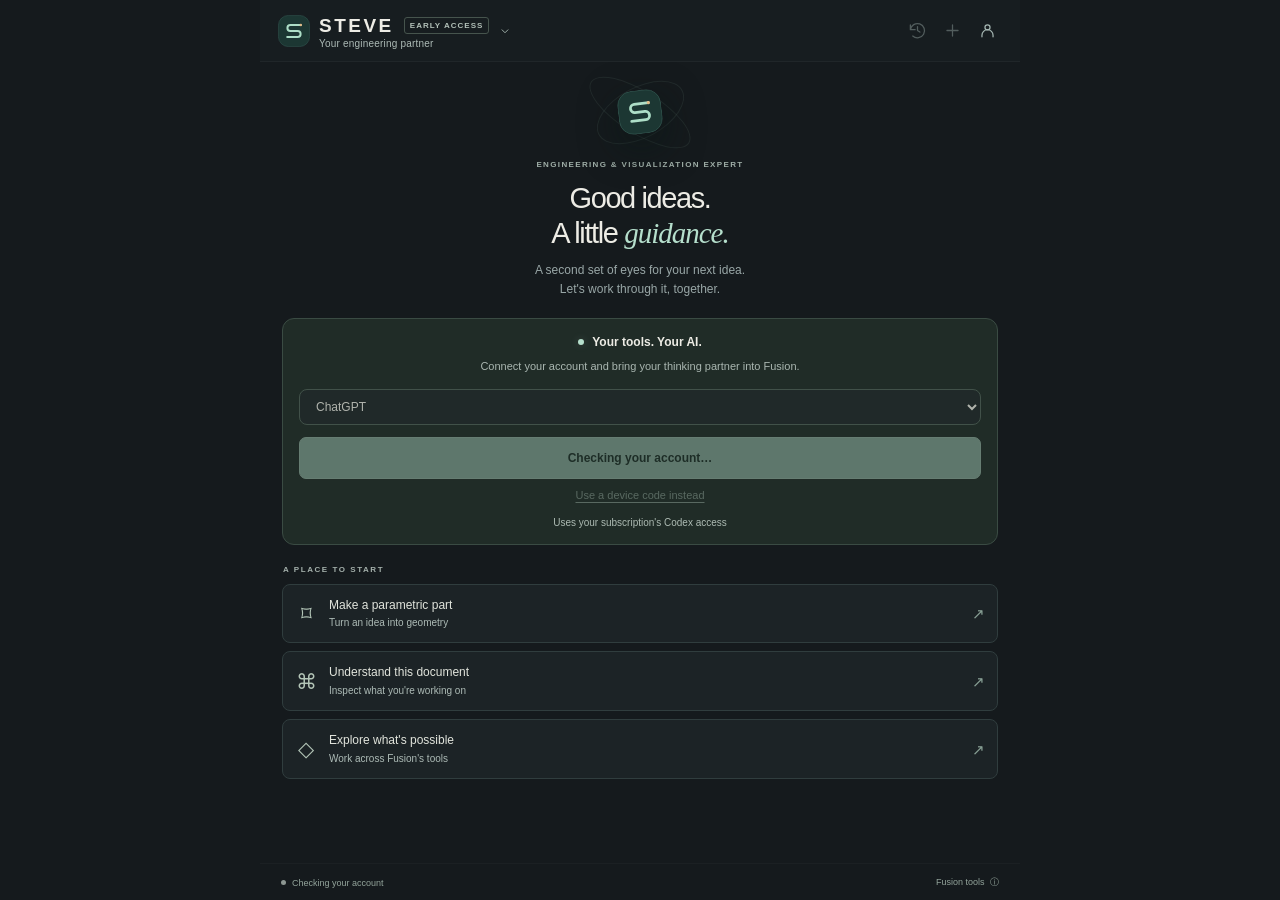
==== addin/STEVE/panel/index.html @ 435eea1a "Merge pull request #57 from rafaelcaricio/openrouter-provider feat: add OpenRouter as an experimenta" ====
<!doctype html>
<html lang="en">
<head>
  <meta charset="utf-8">
  <meta name="viewport" content="width=device-width,initial-scale=1">
  <meta http-equiv="Content-Security-Policy" content="default-src 'self'; script-src 'self'; style-src 'self'; img-src 'self' data:; connect-src 'none'; object-src 'none'; base-uri 'none'">
  <title>STEVE · Your engineering partner</title>
  <link rel="stylesheet" href="style.css?v=2">
  <link rel="stylesheet" href="fusion.css?v=18">
  <script src="images.js?v=2" defer></script>
  <script src="panel.js?v=29" defer></script>
</head>
<body>
  <div id="app" class="app signed-out">
    <header class="topbar">
      <button id="app-menu-button" class="brand" type="button" title="STEVE settings" aria-label="STEVE settings" aria-expanded="false" aria-controls="app-menu"><img src="mark.svg" alt="" width="32" height="32"><span><span class="wordmark">STEVE<span class="beta">EARLY ACCESS</span></span><span class="brand-subtitle">Your engineering partner</span></span><svg class="brand-chevron" viewBox="0 0 24 24" aria-hidden="true"><path d="m7 10 5 5 5-5"/></svg></button>
      <div class="header-actions">
        <button id="history-button" class="icon-button" title="Chat history" aria-label="Chat history" aria-expanded="false" aria-controls="history-panel"><svg viewBox="0 0 24 24"><path d="M3 11a9 9 0 1 1 3 8M3 5v6h6M12 7v5l3 2"/></svg></button>
        <button id="new-chat" class="icon-button" title="New conversation" aria-label="New conversation"><svg viewBox="0 0 24 24"><path d="M12 5v14M5 12h14"/></svg></button>
        <button id="account-button" class="icon-button" title="Accounts & providers" aria-label="Accounts and providers" aria-expanded="false" aria-controls="account-menu"><svg viewBox="0 0 24 24"><circle cx="12" cy="8" r="3.2"/><path d="M5 20v-2a7 7 0 0 1 14 0v2"/></svg></button>
      </div>
    </header>
    <section id="account-menu" class="account-menu header-menu" aria-label="Accounts and providers" hidden>
      <h2 class="menu-title">Accounts &amp; providers</h2>
      <label class="provider-label" for="provider">AI provider</label><select id="provider" class="provider-select"><option value="chatgpt">ChatGPT</option><option value="grok">Grok / X</option><option value="claude">Claude (experimental)</option><option value="openrouter">OpenRouter (experimental)</option><option value="ollama">Ollama (local)</option></select>
      <span class="eyebrow">YOUR CONNECTION</span><strong id="account-email">Not signed in</strong><span id="account-plan">Use your ChatGPT account</span>
      <div id="local-controls" hidden><p id="local-status" class="sign-in-note"></p><button id="local-refresh" class="secondary-button">Refresh models</button> <button id="local-help" class="secondary-button">Local setup</button></div>
      <div id="claude-controls" hidden><p id="claude-version" class="sign-in-note"></p><p class="sign-in-note">Claude Code manages your account. Use <code>claude auth login</code> or <code>claude auth logout</code> in a terminal outside Fusion.</p><button id="claude-refresh" class="secondary-button">Check connection</button></div>
      <div id="openrouter-controls" hidden><p class="sign-in-note">Sign out removes the key from this computer. To revoke it, delete the STEVE key in OpenRouter.</p><button id="openrouter-keys" class="secondary-button">OpenRouter keys ↗</button> <button id="openrouter-refresh" class="secondary-button">Refresh models</button></div>
      <button id="logout" class="secondary-button" hidden>Sign out</button>
      <button id="chatgpt-refresh" class="secondary-button" hidden>Refresh models</button>
      <details id="rmfg-settings" class="settings-group" hidden>
        <summary>RMFG sheet metal <small>Experimental</small></summary>
        <div class="settings-content">
          <p>Connect to let STEVE upload relevant parts for DFM checks and prepare quotes and checkout when you ask. You review and pay on RMFG.</p>
          <p id="rmfg-status" role="status"></p>
          <p id="rmfg-code" hidden></p>
          <button id="rmfg-connect" class="secondary-button">Connect RMFG</button>
          <button id="rmfg-enable-checkout" class="secondary-button" hidden>Enable quotes &amp; checkout</button>
          <button id="rmfg-refresh" class="secondary-button">Check RMFG connection</button>
          <button id="rmfg-cancel" class="secondary-button" hidden>Cancel sign-in</button>
          <button id="rmfg-disconnect" class="text-button" hidden>Disconnect RMFG</button>
        </div>
      </details>
    </section>
    <section id="app-menu" class="header-menu app-menu" aria-label="STEVE settings" hidden>
      <h2 class="menu-title">STEVE settings</h2>
      <div class="dfm-setting">
        <label class="debug-toggle" for="dfm-enabled"><span>Design for manufacturing <small>Experimental</small></span><input id="dfm-enabled" type="checkbox" role="switch" aria-describedby="dfm-note"></label>
        <p id="dfm-note">Consider manufacturing while designing. Tell STEVE how the part will be made. Pause or finish your task before changing this.</p>
      </div>
      <details id="updates-settings" class="settings-group">
        <summary>Updates <span id="updates-badge" class="settings-badge" hidden>Available</span></summary>
        <div class="settings-content">
          <div class="update-settings">
            <span id="installed-version"></span>
            <p id="update-status" role="status"></p>
            <button id="check-updates" class="secondary-button">Check for updates</button>
            <button id="menu-update" class="secondary-button" hidden>What’s new</button>
            <button id="menu-update-now" class="secondary-button" hidden>Update STEVE</button>
            <p id="download-status" role="status" hidden></p>
            <button id="menu-download" class="secondary-button" hidden>Download update</button>
          </div>
          <div class="update-settings">
            <span id="codex-version">Codex runtime</span>
            <p id="codex-update-status" role="status"></p>
            <button id="check-codex-updates" class="secondary-button">Check Codex updates</button>
            <button id="update-codex" class="secondary-button" hidden>Update Codex</button>
            <p class="sign-in-note">Updates independently of STEVE. After downloading, use Restart STEVE below to apply it and reopen your chat. Fusion stays open.</p>
            <button id="bundled-codex" class="text-button" hidden>Use bundled Codex</button>
          </div>
        </div>
      </details>
      <details class="settings-group">
        <summary>Diagnostics</summary>
        <div class="settings-content">
          <label class="debug-toggle" for="debug-logging"><span>Debug logging</span><input id="debug-logging" type="checkbox" role="switch" aria-describedby="debug-note"></label>
          <p id="debug-note">Saves code, tool results, and errors locally while enabled. Logs may contain design details.</p>
          <button id="open-logs" class="secondary-button">Open logs folder</button>
        </div>
      </details>
      <div class="menu-footer">
        <button id="restart-steve" class="secondary-button">Restart STEVE</button>
        <span id="app-version"></span>
      </div>
    </section>
    <section id="history-panel" class="history-panel" aria-label="Chat history" hidden>
      <div class="history-heading"><div><span class="eyebrow">PICK UP WHERE YOU LEFT OFF</span><h2>Your conversations</h2></div><button id="history-close" class="icon-button" aria-label="Close chat history">×</button></div>
      <p class="history-note">Saved on this computer</p>
      <label class="sr-only" for="history-search">Search conversations</label><input id="history-search" class="history-search" type="search" placeholder="Find a conversation…" autocomplete="off">
      <p id="history-empty" class="history-empty">Your conversations will appear here after your first message.</p>
      <div id="history-list" class="history-list"></div>
      <button id="history-more" class="secondary-button" hidden>Load older conversations</button>
    </section>
    <div id="preview-banner" class="preview-banner" hidden>DESIGN PREVIEW · SAMPLE CONTENT</div>
    <aside id="update-banner" class="update-banner" aria-label="STEVE update" hidden>
      <div><strong id="update-title"></strong><span id="update-hint">Download and install without a terminal.</span></div>
      <div class="update-actions"><button id="update-steve-now">Update STEVE</button><button id="download-update">Download only</button><button id="update-notes">What’s new</button><button id="dismiss-update" aria-label="Dismiss update notice" title="Remind me next time STEVE starts">×</button></div>
    </aside>
    <main id="scroll-area">
      <section id="runtime-setup" class="sign-in-card runtime-setup" hidden>
        <span class="eyebrow">LET'S GET CONNECTED</span><h2>Codex needs attention</h2>
        <p>STEVE couldn't start its included Codex runtime. Install or repair STEVE with the complete STEVE package for your computer, then reconnect.</p>
        <button id="repair-steve" class="primary-button">STEVE installation guide ↗</button>
        <button id="install-codex" class="text-button">Official Codex download &amp; setup ↗</button>
        <span class="sign-in-note">The full STEVE package includes its required runtime. Installing the desktop app alone doesn't repair STEVE.</span>
      </section>
      <section id="welcome" class="welcome">
        <div class="hero-art" aria-hidden="true"><div class="orbit orbit-one"></div><div class="orbit orbit-two"></div><div class="crosshair crosshair-one">+</div><div class="crosshair crosshair-two">+</div><img src="mark.svg" width="74" height="74" alt=""><span class="art-label">IDEA → POSSIBILITY</span></div>
        <span class="eyebrow hero-eyebrow">ENGINEERING & VISUALIZATION EXPERT</span>
        <h1>Good ideas.<br>A little <em>guidance.</em></h1>
        <p class="intro">A second set of eyes for your next idea.<br>Let's work through it, together.</p>
        <section id="sign-in-card" class="sign-in-card">
          <div class="card-heading"><span class="connection-dot"></span><span id="sign-in-heading">Your tools. Your AI.</span></div>
          <p id="sign-in-description">Connect your account and bring your thinking partner into Fusion.</p>
          <label class="sr-only" for="welcome-provider">AI provider</label><select id="welcome-provider" class="provider-select"><option value="chatgpt">ChatGPT</option><option value="grok">Grok / X</option><option value="claude">Claude (experimental)</option><option value="openrouter">OpenRouter (experimental)</option><option value="ollama">Ollama (local)</option></select>
          <button id="login" class="primary-button">Sign in with ChatGPT <span aria-hidden="true">↗</span></button>
          <div id="login-wait" hidden><span class="small-spinner"></span><span>Finish signing in in your browser</span></div>
          <span id="grok-login-note" class="sign-in-note" hidden>If the browser shows a code for Grok Build, you don't need to copy it. STEVE completes sign-in automatically. Return to Fusion after approving access.</span>
          <div id="device-info" hidden><span>Enter this code in your browser</span><strong id="device-code"></strong></div>
          <button id="device-login" class="text-button">Use a device code instead</button>
          <button id="cancel-login" class="text-button" hidden>Cancel sign-in</button>
          <button id="refresh-account" class="text-button" hidden>I've signed in — check again</button>
          <div id="local-links" hidden><button id="install-ollama" class="text-button">Install Ollama ↗</button><button id="local-setup" class="text-button">Local setup ↗</button></div>
          <div id="openrouter-links" hidden><button id="openrouter-credits" class="text-button">OpenRouter keys and credits ↗</button></div>
          <div id="claude-links" hidden><button id="install-claude" class="text-button">Install Claude Code ↗</button></div>
          <span id="sign-in-note" class="sign-in-note">Uses your subscription's Codex access</span>
        </section>
        <div class="suggestions">
          <span class="eyebrow">A PLACE TO START</span>
          <button class="suggestion" data-prompt="Create a new component with a parametric 60 mm by 40 mm plate, 5 mm thick. Add four 5 mm mounting holes with centers 8 mm from each adjacent edge. Inspect the current document first and preserve existing geometry."><span class="suggestion-icon">⌑</span><span>Make a parametric part<small>Turn an idea into geometry</small></span><span class="suggestion-arrow">↗</span></button>
          <button class="suggestion" data-prompt="Inspect my active Fusion document and summarize its products, components, parameters, and current selection."><span class="suggestion-icon">⌘</span><span>Understand this document<small>Inspect what you're working on</small></span><span class="suggestion-arrow">↗</span></button>
          <button class="suggestion" data-prompt="Inspect my active Fusion workspace and available APIs. Explain what you can do here, including modeling, assemblies, or manufacturing where supported."><span class="suggestion-icon">◇</span><span>Explore what's possible<small>Work across Fusion's tools</small></span><span class="suggestion-arrow">↗</span></button>
        </div>
      </section>
      <section id="conversation" class="conversation" aria-label="Conversation" hidden></section>
      <div id="thinking" class="thinking" role="status" hidden><span></span><span></span><span></span><label>STEVE is working</label></div>
    </main>
    <footer class="composer-area">
      <section id="rmfg-checkout" class="supplier-checkout" aria-label="RMFG checkout" hidden>
        <div><strong>Your RMFG checkout</strong><span>Quoted part snapshots · review delivery and final pricing on RMFG.</span></div>
        <button id="rmfg-open-checkout" type="button" class="secondary-button">Open checkout ↗</button>
      </section>
      <button id="job-strip" class="job-strip" type="button" aria-label="Manage current job" hidden><span aria-hidden="true">◎</span><span id="job-strip-title"></span><span id="job-strip-status"></span></button>
      <div id="task-target" class="task-target" role="status" hidden></div>
      <div id="tool-activity" class="tool-activity" role="status" aria-live="polite" aria-atomic="true" hidden>
        <span class="tool-activity-mark" aria-hidden="true">⌘</span>
        <div class="tool-activity-copy"><span id="tool-title"></span><span id="tool-name"></span></div>
      </div>
      <div id="preference-notice" class="preference-notice" hidden></div>
      <div id="error" class="error" role="alert" hidden><span id="error-text"></span><button id="dismiss-error" aria-label="Dismiss error">×</button></div>
      <div id="reconnect-row" hidden><button id="reconnect" class="secondary-button">Reconnect STEVE</button></div>
      <form id="composer" class="composer">
        <div id="image-drafts" class="image-drafts" aria-label="Attached images" hidden></div>
        <div id="image-hint" class="sr-only" role="status" hidden></div>
        <input id="image-files" type="file" accept="image/png,image/jpeg,image/webp" multiple hidden>
        <label class="sr-only" for="message">Message STEVE</label>
        <textarea id="message" rows="1" maxlength="32000" placeholder="What are you working on?" aria-describedby="composer-note image-hint"></textarea>
        <div class="composer-bottom">
          <div class="generation-options">
            <div class="model-wrap"><span class="model-spark" aria-hidden="true">✧</span><label class="sr-only" for="model">Model</label><select id="model"><option value="">Account default</option></select></div>
            <div class="effort-wrap"><label class="sr-only" for="effort">Reasoning effort</label><select id="effort" title="Reasoning effort"><option value="">Default</option></select></div>
          </div>
          <div class="composer-actions">
            <button id="job-button" type="button" class="attach-button" title="Set or manage a job · /jobs" aria-label="Set or manage a job">◎</button>
            <button id="attach-images" type="button" class="attach-button" title="Attach images · Ctrl+V to paste" aria-label="Attach images"><svg viewBox="0 0 24 24" aria-hidden="true"><path d="m8 12 6-6a3 3 0 0 1 4 4l-8 8a5 5 0 0 1-7-7l9-9m-6 12 8-8"/></svg></button>
            <button id="send" class="send-button" type="submit" title="Send message" aria-label="Send message"><svg viewBox="0 0 24 24" aria-hidden="true"><path d="M12 19V5m-6 6 6-6 6 6"/></svg></button>
            <button id="stop" class="send-button stop-button" type="button" title="Stop response" aria-label="Stop response" hidden><span></span></button>
          </div>
        </div>
      </form>
      <div class="footer-meta"><span class="status"><span id="status-dot" class="status-dot"></span><span id="status" role="status">Starting STEVE</span></span><span id="composer-note">Fusion tools <span class="info-mark" title="STEVE can inspect documents and run Python through Fusion's installed APIs.">ⓘ</span></span></div>
    </footer>
  </div>
  <dialog id="image-viewer" class="image-viewer"><button id="close-image" type="button" aria-label="Close image">×</button><img id="expanded-image" alt="Reference image"></dialog>
  <dialog id="update-confirm" class="job-dialog" aria-labelledby="update-confirm-heading">
    <h2 id="update-confirm-heading">Update &amp; restart STEVE?</h2>
    <p>STEVE will verify the downloaded update, wait for its work and Fusion commands to finish, then restart itself. Fusion and your documents stay open. Your account data and saved chats are kept, and the current chat reopens. If the new version cannot start, the previous files are restored.</p>
    <div class="job-actions"><button id="confirm-update" type="button" class="primary-button">Download and install after Fusion closes</button><button id="cancel-update" type="button" class="secondary-button">Cancel</button></div>
  </dialog>
  <dialog id="job-dialog" class="job-dialog" aria-labelledby="job-heading">
    <div class="job-heading"><div><span class="eyebrow">KEEP WORKING TOWARD AN OUTCOME</span><h2 id="job-heading">Your job</h2></div><button id="job-close" type="button" class="icon-button" aria-label="Close job controls">×</button></div>
    <p id="job-summary"></p><p id="job-usage" class="job-note"></p><p id="job-target-note" class="job-note"></p>
    <div class="job-actions"><button id="job-pause" type="button" class="secondary-button">Pause</button><button id="job-resume" type="button" class="secondary-button">Resume</button><button id="job-clear" type="button" class="text-button">Clear job</button></div>
    <form id="job-form">
      <label for="job-objective">Objective</label><textarea id="job-objective" rows="4" maxlength="4000" required placeholder="Create a mounting bracket and verify its dimensions…"></textarea>
      <label for="job-budget">Token budget <span class="job-note">(optional)</span></label><input id="job-budget" type="number" min="1" max="9007199254740991" step="1" placeholder="No token limit">
      <p class="job-note">STEVE continues until the job is complete, paused, blocked, or limited. Editing the objective starts fresh usage tracking. Stop also pauses the job.</p>
      <button id="job-save" type="submit" class="primary-button">Start job</button>
    </form>
    <details class="job-help"><summary>Slash commands</summary><p><code>/jobs &lt;objective&gt;</code> — create or replace<br><code>/jobs</code> — status and controls<br><code>/jobs edit</code> — edit objective and budget<br><code>/jobs pause</code> — pause work<br><code>/jobs resume</code> — continue<br><code>/jobs clear</code> — remove job, keep chat</p></details>
  </dialog>
</body>
</html>
---- addin/STEVE/panel/style.css ----
:root{color-scheme:dark;--bg:#151a1d;--surface:#1c2326;--line:#313b3e;--text:#edece5;--muted:#99a7a7;--accent:#b5dfcc;--quiet:#6d8380;--sans:"Segoe UI Variable Text","Segoe UI",sans-serif;font-family:var(--sans);font-size:14px;color:var(--text);background:var(--bg)}
*{box-sizing:border-box}body{margin:0}button,textarea,select{font:inherit}button{cursor:pointer}button:disabled{cursor:default;opacity:.42}button,select,textarea{-webkit-tap-highlight-color:transparent}button:focus-visible,select:focus-visible,textarea:focus-visible{outline:2px solid var(--accent);outline-offset:3px}button{transition:background .15s,color .15s,transform .15s}button:active:not(:disabled){transform:translateY(1px)}[hidden]{display:none!important}.app{height:100vh;height:100dvh;display:flex;flex-direction:column;position:relative;max-width:760px;margin:auto}.topbar{height:80px;flex-shrink:0;padding:0 23px;display:flex;align-items:center;justify-content:space-between;border-bottom:1px solid #ffffff0a;background:#171d20}.brand{display:flex;align-items:center;gap:11px}.wordmark{display:flex;align-items:center;gap:10px;font-size:19px;font-weight:650;letter-spacing:2.5px;line-height:25px}.beta{font-size:8px;font-weight:600;letter-spacing:1px;color:#b3c1b9;border:1px solid #46544d;border-radius:3px;padding:0 5px;line-height:15px}.brand-subtitle{display:block;font-size:10px;color:var(--muted);letter-spacing:.2px}.header-actions{display:flex;gap:5px}.icon-button{width:30px;height:32px;border:0;border-radius:7px;background:transparent;color:#a4b5b1;display:grid;place-items:center}.icon-button:hover{background:#ffffff0a;color:var(--text)}svg{width:19px;height:19px;fill:none;stroke:currentColor;stroke-width:1.6;stroke-linecap:round;stroke-linejoin:round}main{flex:1;overflow-y:auto;scrollbar-width:thin;scrollbar-color:#354642 transparent}.welcome{padding:25px 26px 26px}.hero-art{height:127px;width:180px;position:relative;display:grid;place-items:center;margin:0 auto 21px}.hero-art>img{z-index:1;transform:rotate(-7deg);box-shadow:0 12px 38px #06171288;border-radius:25px}.orbit{position:absolute;border:1px solid #8cb6a21b;border-radius:50%;width:148px;height:99px;transform:rotate(-28deg)}.orbit-two{width:175px;height:79px;transform:rotate(32deg)}.crosshair{position:absolute;color:#6d978a;font-size:17px;font-weight:200}.crosshair-one{left:10px;top:18px}.crosshair-two{right:9px;bottom:26px}.art-label{position:absolute;bottom:-5px;font-size:7px;letter-spacing:2.5px;color:#8ba59b}.eyebrow{font-size:9px;font-weight:650;letter-spacing:1.55px;color:#9faea7;display:block}.hero-eyebrow{text-align:center;font-size:8px;letter-spacing:1.35px}h1{font-size:36px;line-height:1.18;font-weight:500;letter-spacing:-1.4px;text-align:center;margin:13px 0 13px}h1 em{font-family:Georgia,serif;font-weight:400;color:var(--accent);letter-spacing:-1px}.intro{color:var(--muted);font-size:12px;line-height:1.8;text-align:center;margin:0 0 24px}.sign-in-card{border:1px solid #3a4b43;border-radius:12px;padding:18px;background:linear-gradient(125deg,#25312c80,#1c242580);margin-bottom:28px;text-align:center}.card-heading{display:flex;align-items:center;justify-content:center;gap:8px;font-size:12px;font-weight:600}.connection-dot{width:6px;height:6px;border-radius:50%;background:var(--accent);box-shadow:0 0 9px #b5dfcc33}.sign-in-card p{font-size:11px;line-height:1.7;color:#aab7b1;margin:9px 0 16px}.primary-button{border:1px solid #c6edda;background:var(--accent);color:#1b3027;border-radius:7px;width:100%;padding:12px 15px;font-size:12px;font-weight:650;display:flex;align-items:center;justify-content:center;gap:16px}.primary-button:hover{background:#ceeedd}.primary-button span{font-size:17px;line-height:12px}.text-button{font-size:10px;border:0;background:transparent;color:#a8beb2;padding:10px 4px 4px;text-decoration:underline;text-underline-offset:3px}.text-button:hover{color:var(--text)}.sign-in-note{display:block;font-size:9px;color:#92a39b;margin-top:12px}.suggestions>.eyebrow{font-size:8px;color:#a4b0ab;margin:0 0 10px 1px}.suggestion{display:flex;align-items:center;width:100%;text-align:left;border:1px solid #303d3e;border-radius:8px;padding:12px;margin-bottom:8px;gap:12px;background:#1c2326;color:#e1e4dc;font-size:12px;line-height:1.4}.suggestion:hover{background:#24302e;border-color:#577366}.suggestion-icon{font-size:21px;color:#b3c5b7;font-family:Arial,sans-serif;width:22px;text-align:center}.suggestion small{display:block;color:#8f9f9c;font-size:10px;margin-top:3px}.suggestion-arrow{margin-left:auto;color:#879f94;font-size:15px}.composer-area{flex-shrink:0;padding:13px 18px 14px;border-top:1px solid #ffffff07;background:var(--bg)}.composer{border:1px solid #42524e;border-radius:12px;background:#20292a;box-shadow:0 4px 15px #00000012;overflow:hidden;transition:border-color .15s}.composer:focus-within{border-color:#8ab29e}.composer textarea{display:block;resize:none;width:100%;min-height:65px;max-height:170px;border:0;background:transparent;color:var(--text);font-size:13px;line-height:1.55;padding:15px 14px 5px;outline:none!important}.composer textarea::placeholder{color:#9aa9a3}.composer textarea:disabled::placeholder{color:#85938e}.composer-bottom{display:flex;align-items:center;padding:3px 10px 9px;gap:7px}.model-wrap{display:flex;align-items:center;gap:4px;min-width:0;flex:1}.model-spark{color:#a8c5b5;font-size:18px}.model-wrap select{background:transparent;color:#acbcb5;border:0;font-size:10px;max-width:205px;text-overflow:ellipsis;padding:4px 15px 4px 3px;cursor:pointer}.model-wrap option{background:var(--surface);color:var(--text)}.send-button{width:31px;height:31px;display:grid;place-items:center;border:0;border-radius:8px;background:var(--accent);color:#23382d;flex-shrink:0}.send-button:hover{background:#d1ebde}.send-button:disabled{background:#45534d;color:#91a59a;opacity:.7}.stop-button span{width:10px;height:10px;background:#203e2d;border-radius:2px}.footer-meta{display:flex;justify-content:space-between;align-items:center;margin:10px 3px 0;font-size:9px;color:#93a49b;gap:8px}.status{display:flex;align-items:center;gap:6px;min-width:0}.status-dot{width:5px;height:5px;background:#8d9792;border-radius:50%;flex-shrink:0}.status-dot.ready{background:#a6dcb9}.status-dot.busy{background:#e1bb88;animation:pulse 1.5s infinite}.info-mark{margin-left:3px}.conversation{padding:24px 24px 8px}.message{margin:0 0 25px;animation:appear .2s ease-out}.message-head{display:flex;align-items:center;gap:7px;margin-bottom:9px;font-size:9px;letter-spacing:1.1px;font-weight:650;color:#a7b9b0}.message-head img{width:20px;height:20px;border-radius:6px}.message.user{margin-left:28px}.message.user .message-body{background:#27332f;border:1px solid #3a4941;border-radius:12px 12px 3px 12px;padding:12px 14px;color:#e2e9df}.message.user .message-head{justify-content:flex-end;color:#a4b2ab}.message-body{font-size:13px;line-height:1.8;overflow-wrap:anywhere}.message-body p{margin:0 0 12px}.message-body p:last-child{margin:0}.message-body h2,.message-body h3,.message-body h4{font-size:14px;margin:17px 0 7px;font-weight:600;color:#d2e3d7}.message-body ul,.message-body ol{padding-left:22px;margin:8px 0 13px}.message-body li{padding-left:3px;margin-bottom:6px}.message-body strong{color:#edf2e9;font-weight:650}.message-body code{font-family:Consolas,monospace;font-size:11px;color:#c2dfce;background:#26322c;padding:2px 5px;border-radius:4px}.message-body pre{background:#101716;border:1px solid #314139;border-radius:9px;padding:13px;overflow:auto;line-height:1.65;white-space:pre;max-width:100%}.message-body pre code{padding:0;background:none;font-size:11px}.message-body blockquote{border-left:2px solid #739985;margin:12px 0;padding:0 12px;color:#a8bbb0}.message-body a{color:#b5dfcc;text-underline-offset:3px}.thinking{display:flex;gap:4px;align-items:center;margin:0 24px 24px;color:#97b2a2;font-size:10px}.thinking span{width:4px;height:4px;border-radius:50%;background:#a7cdb9;animation:pulse 1.2s infinite}.thinking span:nth-child(2){animation-delay:.2s}.thinking span:nth-child(3){animation-delay:.4s}.thinking label{margin-left:6px}.error{font-size:11px;line-height:1.6;border:1px solid #795b42;background:#342a22;color:#edcca8;border-radius:8px;padding:10px 12px;margin-bottom:10px;display:flex;align-items:flex-start;gap:8px;max-height:130px;overflow:auto}.error button{border:0;color:inherit;background:none;font-size:17px;margin-left:auto;padding:0}.secondary-button{background:#27332e;border:1px solid #536c5e;border-radius:7px;color:#d3e0d4;padding:8px 13px;font-size:11px}.secondary-button:hover{background:#324339}#reconnect-row{margin-bottom:10px}#login-wait{display:flex;gap:8px;align-items:center;justify-content:center;margin-top:13px;font-size:10px;color:#c3d4c8}.small-spinner{width:11px;height:11px;border:1px solid #677f70;border-top-color:#d7f1df;border-radius:50%;animation:spin 1s linear infinite}#device-info{display:flex;flex-direction:column;gap:8px;font-size:11px;margin-top:14px}#device-code{font-family:Consolas,monospace;font-size:22px;letter-spacing:4px;color:#d7eadb}.account-menu{position:absolute;z-index:5;right:18px;top:70px;left:18px;padding:20px;background:#24302a;border:1px solid #4b6656;border-radius:10px;box-shadow:0 15px 40px #0008;display:flex;flex-direction:column;gap:9px}.account-menu strong{font-size:13px;overflow-wrap:anywhere}.account-menu>span:not(.eyebrow){font-size:11px;color:#a9bcae}.account-menu button{margin-top:5px}.preview-banner{padding:6px 12px;text-align:center;color:#dfbf92;font-size:8px;letter-spacing:1.2px;background:#332c21}.sr-only{position:absolute;width:1px;height:1px;padding:0;margin:-1px;overflow:hidden;clip:rect(0,0,0,0);white-space:nowrap;border:0}
@keyframes pulse{50%{opacity:.35}}@keyframes spin{to{transform:rotate(360deg)}}@keyframes appear{from{opacity:0;transform:translateY(4px)}to{opacity:1;transform:translateY(0)}}
@media(max-width:360px){.topbar{padding:0 15px}.beta{display:none}.welcome{padding:20px 18px}.composer-area{padding:10px 12px}.conversation{padding:20px 18px}.model-wrap select{max-width:160px}h1{font-size:32px}.wide-only{display:none}}
@media(max-height:790px){.hero-art{height:90px;margin-bottom:17px}.hero-art>img{width:58px;height:58px}.orbit-one{width:120px;height:74px}.orbit-two{width:145px;height:55px}.hero-art .art-label{bottom:-3px}.welcome{padding-top:16px}h1{font-size:32px}.intro{margin-bottom:19px}.sign-in-card{padding:15px;margin-bottom:22px}.suggestion{padding:10px}.topbar{height:70px}}
@media(prefers-reduced-motion:reduce){*{animation:none!important;transition:none!important}}
---- addin/STEVE/panel/fusion.css ----
/* Paint the embedded document explicitly: Fusion can supply a light body style. */
html, html body {
  margin: 0 !important;
  padding: 0 !important;
  width: 100%;
  height: 100%;
  overflow: hidden;
  background: #151a1d !important;
  color: #edece5 !important;
  font-family: "Segoe UI Variable Text", "Segoe UI", sans-serif;
}
#app {
  width: 100%;
  min-height: 0;
  background: #151a1d;
  color: #edece5;
}
#scroll-area, #welcome, #conversation {
  background: #151a1d;
  color: #edece5;
}
#scroll-area { min-height: 0; overflow-x: hidden; }
#app h1 { color: #edece5; }
#app .sign-in-card { background: #202c27; }
#app .topbar { height: 62px; padding: 0 18px; }
#app .welcome { padding: 18px 22px 22px; }
#app .hero-art { height: 64px; margin-bottom: 16px; }
#app .hero-art > img { width: 44px; height: 44px; border-radius: 15px; }
#app .orbit-one { width: 95px; height: 51px; }
#app .orbit-two { width: 116px; height: 43px; }
#app .art-label, #app .crosshair { display: none; }
#app h1 { font-size: 29px; line-height: 1.2; margin: 12px 0 10px; }
#app .intro { margin-bottom: 19px; font-size: 12px; line-height: 1.6; }
#app .sign-in-card { padding: 16px; margin-bottom: 20px; }
#app .sign-in-card p { margin: 8px 0 13px; }
#app .primary-button { min-height: 42px; }
#app .text-button { font-size: 11px; }
#app .sign-in-note { color: #adbbb3; font-size: 10px; }
#app .brand-subtitle, #app .suggestion small { color: #adbbb6; }
#app.signed-out .composer-area { padding: 2px 18px 11px; }
#app.signed-out #composer { display: none; }
#app.signed-out .error { margin-top: 10px; }
#app .account-menu { top: 55px; }
/* The brand opens app settings; the person icon is reserved for connections. */
#app .brand { border: 0; padding: 6px; margin-left: -6px; border-radius: 9px; background: transparent; color: inherit; text-align: left; gap: 9px; min-width: 0; }
#app .brand:hover, #app .brand[aria-expanded="true"] { background: #ffffff09; }
.brand > img, .header-actions { flex-shrink: 0; }
.brand-chevron { width: 14px; height: 14px; color: #a6b6b0; flex-shrink: 0; }
.brand[aria-expanded="true"] .brand-chevron { transform: rotate(180deg); }
#app .header-menu { position: absolute; z-index: 5; top: 57px; left: 12px; right: 12px; max-height: calc(100% - 72px); overflow-y: auto; overscroll-behavior: contain; scrollbar-width: thin; scrollbar-color: #506258 transparent; padding: 16px; border: 1px solid #42594e; border-radius: 12px; background: #202b26; color: #edece5; box-shadow: 0 15px 40px #0008; }
.menu-title { margin: 0 0 14px; font-size: 13px; font-weight: 600; }
.account-menu .menu-title { margin-bottom: 4px; }
.header-menu p { font-size: 11px; line-height: 1.6; color: #a6b6b0; overflow-wrap: anywhere; }
.header-menu small { font-size: 9px; font-weight: 400; color: #a6b6b0; }
.dfm-setting { padding: 2px 0 10px; }
.dfm-setting .debug-toggle { gap: 12px; }
.dfm-setting small { display: block; margin-top: 4px; }
.dfm-setting p { margin: 9px 0 3px; }
.header-menu input[role="switch"] { appearance: none; position: relative; flex-shrink: 0; width: 32px; height: 18px; margin: 0; border: 1px solid #6b8176; border-radius: 10px; background: #394940; cursor: pointer; }
.header-menu input[role="switch"]::before { content: ''; position: absolute; top: 2px; left: 2px; width: 12px; height: 12px; border-radius: 50%; background: #c1cec7; }
.header-menu input[role="switch"]:checked { background: #a6dbc7; border-color: #a6dbc7; }
.header-menu input[role="switch"]:checked::before { left: 16px; background: #20382c; }
.header-menu input[role="switch"]:disabled { opacity: .42; cursor: default; }
.settings-group { border-top: 1px solid #354340; }
.settings-group > summary { display: flex; align-items: center; gap: 10px; padding: 14px 0; cursor: pointer; font-size: 12px; list-style: none; }
.settings-group > summary::-webkit-details-marker { display: none; }
.settings-group > summary::after { content: ''; width: 6px; height: 6px; border-right: 1px solid #a6b6b0; border-bottom: 1px solid #a6b6b0; transform: rotate(45deg); margin: 0 4px 3px auto; flex-shrink: 0; }
.settings-group[open] > summary::after { transform: rotate(225deg); margin-bottom: -3px; }
.settings-group > summary:hover { color: #b5dfcc; }
.settings-group > summary:focus-visible { outline: 2px solid #a6dbc7; outline-offset: 2px; border-radius: 4px; }
.settings-content { padding: 0 0 14px; }
.settings-content > p:first-child { margin-top: 0; }
.settings-content .secondary-button { margin: 3px 0; }
.settings-content .update-settings:first-child { border-top: 0; padding-top: 0; }
.settings-content .update-settings + .update-settings { margin-top: 14px; }
.settings-badge { font-size: 9px; padding: 3px 6px; border-radius: 4px; background: #31493d; color: #b5dfcc; }
.menu-footer { border-top: 1px solid #354340; padding-top: 14px; display: flex; align-items: center; justify-content: space-between; gap: 10px; }
#app-version { font-size: 10px; color: #a6b6b0; }
.supplier-checkout { display: flex; flex-wrap: wrap; gap: 10px; align-items: center; padding: 12px; margin-bottom: 10px; border: 1px solid #42594e; border-radius: 10px; background: #202b26; }
.supplier-checkout strong { display: block; font-size: 12px; }
.supplier-checkout span { display: block; margin-top: 4px; font-size: 10px; line-height: 1.5; color: #a6b6b0; }
@media (max-width: 400px) { #app .brand .beta { display: none; } }
#refresh-account { margin-top: 5px; }
.runtime-setup { margin: 22px 18px; }
.runtime-setup h2 { font-weight: 500; font-size: 23px; }
.history-panel { position: absolute; z-index: 4; inset: 62px 0 0; display: flex; flex-direction: column; gap: 14px; padding: 22px 18px; background: #151a1d; }
.history-heading { display: flex; align-items: flex-start; justify-content: space-between; gap: 8px; }
.history-heading h2 { font-size: 22px; font-weight: 500; letter-spacing: -.5px; margin: 8px 0 0; }
.history-heading .eyebrow { font-size: 8px; }
.history-heading .icon-button { font-size: 23px; flex-shrink: 0; }
.history-note { font-size: 11px; color: #adbbb6; margin: -6px 0 0; }
.history-search { width: 100%; padding: 12px; border: 1px solid #42524e; border-radius: 8px; background: #20292a; color: #edece5; font: inherit; font-size: 12px; }
.history-list { min-height: 0; overflow-y: auto; flex: 1; display: flex; flex-direction: column; gap: 8px; }
.history-entry { flex-shrink: 0; width: 100%; text-align: left; padding: 14px; border: 1px solid #313b3e; border-radius: 10px; background: #1c2326; color: #edece5; }
.history-entry:hover, .history-entry[aria-current="true"] { background: #26352e; border-color: #6a927e; }
.history-entry strong { display: block; font-size: 12px; line-height: 1.5; font-weight: 500; overflow-wrap: anywhere; }
.history-entry small { display: block; margin-top: 7px; font-size: 10px; color: #adbbb6; }
.history-empty { color: #adbbb6; font-size: 12px; line-height: 1.7; margin: 20px 6px; }
@media (max-width: 360px) {
  #app .topbar { padding: 0 14px; }
  #app .welcome { padding: 16px; }
  #app h1 { font-size: 27px; }
}
@media (max-height: 520px) {
  #app .hero-art, #app .hero-eyebrow { display: none; }
  #app .welcome { padding-top: 8px; }
  #app .intro { margin-bottom: 12px; }
}
.debug-settings { border-top: 1px solid #354340; margin-top: 12px; padding-top: 12px; }
.provider-label { color:#adbbb6; font-size:11px; }
.provider-select { width:100%; padding:9px 12px; border:1px solid #506258; border-radius:8px; background:#20292a; color:#edece5; font-size:12px; }
#welcome-provider { margin:0 0 12px; }
.account-menu { max-height:calc(100% - 70px); overflow-y:auto; }
.update-settings { border-top:1px solid #354340; padding-top:12px; font-size:11px; color:#b9d7c8; }
.update-settings p { font-size:11px; line-height:1.5; color:#a6b6b0; margin:8px 0; }
.update-banner { flex-shrink:0; padding:10px 18px; background:#26372e; border-bottom:1px solid #3a5746; color:#d5e5dc; font-size:11px; line-height:1.5; }
.update-banner strong, .update-banner span { display:block; }
.update-banner span { color:#b0c5b8; font-size:10px; }
.update-actions { display:flex; align-items:center; gap:12px; margin-top:6px; }
.update-actions button { padding:2px 0; background:none; border:0; color:#b8e6cd; font-size:11px; text-decoration:underline; }
.update-actions #dismiss-update { margin-left:auto; width:24px; font-size:19px; text-decoration:none; }
.debug-toggle { display: flex; align-items: center; justify-content: space-between; gap: 20px; font-size: 13px; cursor: pointer; }
.debug-toggle input { width: 18px; height: 18px; accent-color: #a6dbc7; cursor: pointer; }
.debug-settings p { color: #a6b6b0; font-size: 11px; line-height: 1.5; margin: 9px 0; }
.debug-toggle input:focus-visible { outline: 2px solid #a6dbc7; outline-offset: 3px; }
.message-note { display: block; margin-top: 6px; color: #a6b6b0; font-size: 10px; }
.delivery-failed { color: #edbf93; }
#stop { margin-left: 0; }
.generation-options { display:flex; flex:1; min-width:0; flex-wrap:wrap; align-items:center; column-gap:8px; row-gap:3px; }
.generation-options .model-wrap { flex:1 1 110px; min-width:0; }
.generation-options .model-wrap select { width:100%; max-width:100%; min-width:0; }
.effort-wrap { display:flex; align-items:center; min-width:0; font-size:10px; color:#aabbb3; }
.effort-wrap select { min-width:0; max-width:120px; color:#aebfb5; background:transparent; border:0; border-radius:5px; padding:5px 2px; font-size:10px; cursor:pointer; text-overflow:ellipsis; }
.effort-wrap option { background:#1c2326; color:#edece5; }
.composer { border-radius:14px; background:#1d2627; }
.composer textarea { min-height:52px; padding:12px 14px 6px; }
.composer-bottom { gap:8px; padding:3px 10px 10px; }
.composer-actions { display:flex; align-items:center; gap:5px; flex-shrink:0; }
.attach-button { display:grid; place-items:center; width:31px; height:31px; padding:0; border:0; border-radius:8px; background:transparent; color:#9eb6aa; }
.attach-button:hover:not(:disabled) { background:#ffffff0b; color:#d0e7da; }
.attach-button svg { width:18px; height:18px; }
.send-button { flex-shrink:0; }
.task-target { margin:0 1px 8px; color:#b9d7c8; font-size:10px; overflow-wrap:anywhere; }
.tool-activity { display:flex; align-items:center; gap:9px; margin:0 0 9px; padding:9px 11px; border:1px solid #354940; border-radius:10px; background:#1b2623; }
.tool-activity-mark { flex-shrink:0; color:#a6dbc7; font-size:17px; }
.tool-activity-copy { min-width:0; }
#tool-title { display:block; color:#d5e5dc; font-size:11px; line-height:1.5; white-space:nowrap; overflow:hidden; text-overflow:ellipsis; }
#tool-name { display:block; margin-top:2px; color:#99b3a5; font-size:9px; line-height:1.5; overflow-wrap:anywhere; }
.preference-notice { margin-bottom:8px; color:#dfbf92; font-size:10px; line-height:1.4; }
.image-drafts { display:flex; gap:10px; padding:12px 14px 4px; overflow-x:auto; scrollbar-width:thin; scrollbar-color:#354642 transparent; }
.message-images { display:flex; flex-wrap:wrap; gap:8px; margin-bottom:10px; }
.image-chip { position:relative; width:56px; height:56px; flex:0 0 56px; }
.image-thumbnail, .saved-image { padding:0; overflow:hidden; border:1px solid #506258; border-radius:9px; background:#202a28; color:#adbbb6; }
.image-thumbnail { width:56px; height:56px; font-size:9px; border-color:#43554c; }
.image-thumbnail img, .saved-image img { display:block; width:100%; height:100%; object-fit:contain; }
.remove-image { position:absolute; top:-5px; right:-5px; display:grid; place-items:center; width:22px; height:22px; border:2px solid #1d2627; border-radius:50%; background:#42544a; color:#edece5; font-size:15px; line-height:1; padding:0; }
.remove-image:hover { background:#596f61; }
.saved-image { width:112px; height:92px; font-size:10px; overflow-wrap:anywhere; }
.saved-image:hover { border-color:#b9d7c8; }
.image-viewer { padding:34px 10px 10px; width:calc(100% - 32px); max-height:90vh; border:1px solid #506258; border-radius:12px; background:#151a1d; color:#edece5; }
.image-viewer::backdrop { background:#000b; }
/* Submitted scripts live in the conversation; the composer stays compact. */
.message.code-activity { margin:16px 0; padding:0; min-width:0; }
.code-card { border:1px solid #35483f; border-radius:12px; background:#192220; overflow:hidden; }
.code-card summary { display:flex; align-items:center; gap:10px; padding:12px; cursor:pointer; list-style:none; }
.code-card summary::-webkit-details-marker { display:none; }
.code-card summary:focus-visible, .code-card pre:focus-visible { outline:2px solid #add8c4; outline-offset:-3px; }
.code-symbol { flex-shrink:0; color:#add8c4; font:12px Consolas,monospace; }
.code-copy { display:flex; flex:1; flex-direction:column; gap:4px; min-width:0; }
.code-title { color:#e3e8df; font-size:12px; font-weight:600; overflow-wrap:anywhere; }
.code-meta { color:#97aaa0; font-size:10px; }
.code-chevron { color:#97aaa0; }
.code-card[open] .code-chevron { transform:rotate(180deg); }
.code-card[data-status="running"] .code-symbol { animation:code-pulse 1.6s ease-in-out infinite; }
.code-card[data-status="failed"] .code-meta { color:#e4a998; }
.code-card pre { margin:0; padding:12px 14px; max-height:180px; overflow:auto; border:0; border-top:1px solid #35483f; border-radius:0; background:#111a18; color:#bfd6c9; scrollbar-width:thin; scrollbar-color:#455d50 transparent; }
.code-card pre code { display:block; padding:0; background:none; color:inherit; font:11px/1.65 Consolas,"SFMono-Regular",monospace; white-space:pre; tab-size:4; }
@keyframes code-pulse { 50% { opacity:.4; } }
@media (prefers-reduced-motion:reduce) { .code-card[data-status="running"] .code-symbol { animation:none; } }
.job-strip { width:100%; display:flex; align-items:center; gap:8px; padding:9px 11px; margin:0 0 8px; border:1px solid #35483f; border-radius:10px; background:#1d2b24; color:#add8c4; text-align:left; }
#job-strip-title { flex:1; overflow:hidden; text-overflow:ellipsis; white-space:nowrap; font-size:11px; }
#job-strip-status { color:#a7b9af; font-size:10px; white-space:nowrap; }
.job-dialog { box-sizing:border-box; width:calc(100% - 28px); max-width:440px; max-height:90vh; overflow:auto; border:1px solid #506258; border-radius:16px; padding:20px; background:#192220; color:#e3e8df; }
.job-dialog::backdrop { background:#0009; }
.job-heading { display:flex; align-items:center; justify-content:space-between; gap:8px; }
.job-heading h2 { margin:8px 0; font-size:23px; }
.job-heading .eyebrow { font-size:8px; }
#job-summary { font-size:12px; line-height:1.6; overflow-wrap:anywhere; max-height:110px; overflow:auto; }
.job-note { color:#a5b6ac; font-size:11px; line-height:1.5; }
.job-actions { display:flex; gap:8px; flex-wrap:wrap; margin:14px 0; }
#job-form, #ollama-form { display:flex; flex-direction:column; gap:8px; }
#job-form label, #ollama-form label { font-size:12px; color:#d5dfd7; }
#job-objective, #job-budget, #ollama-host, #ollama-port, #ollama-url, #ollama-key { box-sizing:border-box; width:100%; background:#101916; border:1px solid #4a6053; border-radius:8px; padding:10px; color:#e3e8df; font:12px/1.5 inherit; }
#job-objective { resize:vertical; min-height:86px; max-height:180px; }
#job-form .primary-button, #ollama-form .primary-button { width:100%; }
.ollama-clear { display:flex; align-items:center; gap:8px; }
.ollama-clear input { margin:0; }
.job-help { border-top:1px solid #35483f; margin-top:18px; padding-top:12px; font-size:11px; line-height:1.9; color:#a5b6ac; }
.job-help summary { cursor:pointer; }
.job-help code { color:#b9dcc8; }
.image-viewer img { display:block; width:100%; max-height:75vh; object-fit:contain; }
#close-image { position:absolute; right:8px; top:5px; padding:0; width:26px; height:26px; background:transparent; border:0; color:#edece5; font-size:24px; }
#rmfg-settings { margin-top:14px; }
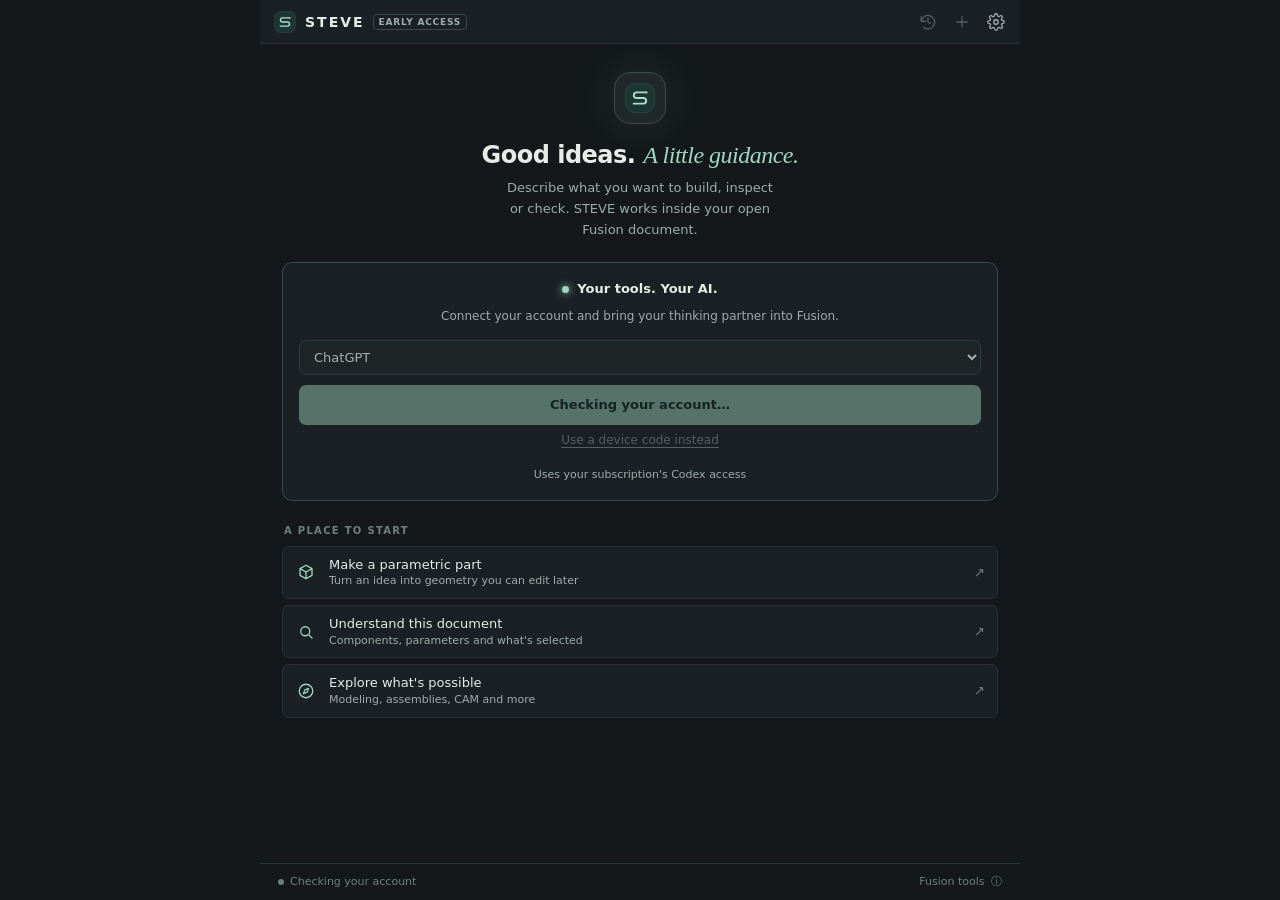
==== commit 04625aed: "Release STEVE 0.7.0 with Dream and redesigned chat panel" ====
--- a/addin/STEVE/panel/index.html
+++ b/addin/STEVE/panel/index.html
@@ -5,92 +5,95 @@
   <meta name="viewport" content="width=device-width,initial-scale=1">
   <meta http-equiv="Content-Security-Policy" content="default-src 'self'; script-src 'self'; style-src 'self'; img-src 'self' data:; connect-src 'none'; object-src 'none'; base-uri 'none'">
   <title>STEVE · Your engineering partner</title>
-  <link rel="stylesheet" href="style.css?v=2">
-  <link rel="stylesheet" href="fusion.css?v=18">
-  <script src="images.js?v=2" defer></script>
-  <script src="panel.js?v=29" defer></script>
+  <link rel="stylesheet" href="style.css?v=3">
+  <link rel="stylesheet" href="fusion.css?v=21">
+  <script src="markdown.js?v=1" defer></script>
+  <script src="images.js?v=3" defer></script>
+  <script src="panel.js?v=32" defer></script>
 </head>
 <body>
   <div id="app" class="app signed-out">
     <header class="topbar">
-      <button id="app-menu-button" class="brand" type="button" title="STEVE settings" aria-label="STEVE settings" aria-expanded="false" aria-controls="app-menu"><img src="mark.svg" alt="" width="32" height="32"><span><span class="wordmark">STEVE<span class="beta">EARLY ACCESS</span></span><span class="brand-subtitle">Your engineering partner</span></span><svg class="brand-chevron" viewBox="0 0 24 24" aria-hidden="true"><path d="m7 10 5 5 5-5"/></svg></button>
+      <div class="brand"><img src="mark.svg" alt="" width="22" height="22"><span class="wordmark">STEVE<span class="beta">EARLY ACCESS</span></span></div>
       <div class="header-actions">
-        <button id="history-button" class="icon-button" title="Chat history" aria-label="Chat history" aria-expanded="false" aria-controls="history-panel"><svg viewBox="0 0 24 24"><path d="M3 11a9 9 0 1 1 3 8M3 5v6h6M12 7v5l3 2"/></svg></button>
+        <button id="history-button" class="icon-button" title="Conversations" aria-label="Conversations" aria-expanded="false" aria-controls="history-panel"><svg viewBox="0 0 24 24"><path d="M3 11a9 9 0 1 1 3 8M3 5v6h6M12 7v5l3 2"/></svg></button>
         <button id="new-chat" class="icon-button" title="New conversation" aria-label="New conversation"><svg viewBox="0 0 24 24"><path d="M12 5v14M5 12h14"/></svg></button>
-        <button id="account-button" class="icon-button" title="Accounts & providers" aria-label="Accounts and providers" aria-expanded="false" aria-controls="account-menu"><svg viewBox="0 0 24 24"><circle cx="12" cy="8" r="3.2"/><path d="M5 20v-2a7 7 0 0 1 14 0v2"/></svg></button>
+        <button id="app-menu-button" class="icon-button" title="Settings" aria-label="Settings" aria-expanded="false" aria-controls="app-menu"><svg viewBox="0 0 24 24"><circle cx="12" cy="12" r="3"/><path d="M19.4 15a1.7 1.7 0 0 0 .3 1.8l.1.1a2 2 0 1 1-2.8 2.8l-.1-.1a1.7 1.7 0 0 0-1.8-.3 1.7 1.7 0 0 0-1 1.5V21a2 2 0 1 1-4 0v-.1a1.7 1.7 0 0 0-1.1-1.5 1.7 1.7 0 0 0-1.8.3l-.1.1a2 2 0 1 1-2.8-2.8l.1-.1a1.7 1.7 0 0 0 .3-1.8 1.7 1.7 0 0 0-1.5-1H3a2 2 0 1 1 0-4h.1a1.7 1.7 0 0 0 1.5-1.1 1.7 1.7 0 0 0-.3-1.8l-.1-.1a2 2 0 1 1 2.8-2.8l.1.1a1.7 1.7 0 0 0 1.8.3H9a1.7 1.7 0 0 0 1-1.5V3a2 2 0 1 1 4 0v.1a1.7 1.7 0 0 0 1 1.5 1.7 1.7 0 0 0 1.8-.3l.1-.1a2 2 0 1 1 2.8 2.8l-.1.1a1.7 1.7 0 0 0-.3 1.8V9a1.7 1.7 0 0 0 1.5 1H21a2 2 0 1 1 0 4h-.1a1.7 1.7 0 0 0-1.5 1z"/></svg><span id="settings-dot" class="badge-dot" hidden></span></button>
       </div>
     </header>
-    <section id="account-menu" class="account-menu header-menu" aria-label="Accounts and providers" hidden>
-      <h2 class="menu-title">Accounts &amp; providers</h2>
-      <label class="provider-label" for="provider">AI provider</label><select id="provider" class="provider-select"><option value="chatgpt">ChatGPT</option><option value="grok">Grok / X</option><option value="claude">Claude (experimental)</option><option value="openrouter">OpenRouter (experimental)</option><option value="ollama">Ollama (local)</option></select>
-      <span class="eyebrow">YOUR CONNECTION</span><strong id="account-email">Not signed in</strong><span id="account-plan">Use your ChatGPT account</span>
-      <div id="local-controls" hidden><p id="local-status" class="sign-in-note"></p><button id="local-refresh" class="secondary-button">Refresh models</button> <button id="local-help" class="secondary-button">Local setup</button></div>
-      <div id="claude-controls" hidden><p id="claude-version" class="sign-in-note"></p><p class="sign-in-note">Claude Code manages your account. Use <code>claude auth login</code> or <code>claude auth logout</code> in a terminal outside Fusion.</p><button id="claude-refresh" class="secondary-button">Check connection</button></div>
-      <div id="openrouter-controls" hidden><p class="sign-in-note">Sign out removes the key from this computer. To revoke it, delete the STEVE key in OpenRouter.</p><button id="openrouter-keys" class="secondary-button">OpenRouter keys ↗</button> <button id="openrouter-refresh" class="secondary-button">Refresh models</button></div>
-      <button id="logout" class="secondary-button" hidden>Sign out</button>
-      <button id="chatgpt-refresh" class="secondary-button" hidden>Refresh models</button>
-      <details id="rmfg-settings" class="settings-group" hidden>
-        <summary>RMFG sheet metal <small>Experimental</small></summary>
-        <div class="settings-content">
-          <p>Connect to let STEVE upload relevant parts for DFM checks and prepare quotes and checkout when you ask. You review and pay on RMFG.</p>
-          <p id="rmfg-status" role="status"></p>
-          <p id="rmfg-code" hidden></p>
-          <button id="rmfg-connect" class="secondary-button">Connect RMFG</button>
-          <button id="rmfg-enable-checkout" class="secondary-button" hidden>Enable quotes &amp; checkout</button>
-          <button id="rmfg-refresh" class="secondary-button">Check RMFG connection</button>
-          <button id="rmfg-cancel" class="secondary-button" hidden>Cancel sign-in</button>
-          <button id="rmfg-disconnect" class="text-button" hidden>Disconnect RMFG</button>
-        </div>
-      </details>
-    </section>
-    <section id="app-menu" class="header-menu app-menu" aria-label="STEVE settings" hidden>
-      <h2 class="menu-title">STEVE settings</h2>
-      <div class="dfm-setting">
-        <label class="debug-toggle" for="dfm-enabled"><span>Design for manufacturing <small>Experimental</small></span><input id="dfm-enabled" type="checkbox" role="switch" aria-describedby="dfm-note"></label>
-        <p id="dfm-note">Consider manufacturing while designing. Tell STEVE how the part will be made. Pause or finish your task before changing this.</p>
-      </div>
-      <details id="updates-settings" class="settings-group">
-        <summary>Updates <span id="updates-badge" class="settings-badge" hidden>Available</span></summary>
-        <div class="settings-content">
+    <section id="app-menu" class="panel-view settings-view" aria-label="Settings" data-page="root" hidden>
+      <div class="panel-head">
+        <button id="settings-back" class="icon-button" aria-label="Back to settings" hidden><svg viewBox="0 0 24 24" aria-hidden="true"><path d="m15 5-7 7 7 7"/></svg></button>
+        <h2 id="settings-title">Settings</h2>
+        <button id="settings-close" class="icon-button" aria-label="Close settings">×</button>
+      </div>
+      <div class="panel-body">
+        <nav id="settings-root" class="settings-root" aria-label="Settings categories">
+          <span class="eyebrow">Connection</span>
+          <button class="settings-row" type="button" data-page="account"><svg viewBox="0 0 24 24" aria-hidden="true"><circle cx="12" cy="8" r="3.2"/><path d="M5 20v-2a7 7 0 0 1 14 0v2"/></svg><span class="row-copy"><span class="row-title">AI provider</span><span id="row-account-value" class="row-value"></span></span><span class="chevron" aria-hidden="true"></span></button>
+          <button class="settings-row" type="button" data-page="manufacturing"><svg viewBox="0 0 24 24" aria-hidden="true"><path d="M4 20h16M6 20V9l6-5 6 5v11M10 20v-5h4v5"/></svg><span class="row-copy"><span class="row-title">Manufacturing</span><span id="row-manufacturing-value" class="row-value"></span></span><span id="rmfg-badge" class="settings-badge" hidden>Reconnect</span><span class="chevron" aria-hidden="true"></span></button>
+          <span class="eyebrow">STEVE</span>
+          <button class="settings-row" type="button" data-page="updates"><svg viewBox="0 0 24 24" aria-hidden="true"><path d="M20 12a8 8 0 1 1-2.3-5.7M20 4v5h-5"/></svg><span class="row-copy"><span class="row-title">Updates</span><span id="row-updates-value" class="row-value"></span></span><span id="updates-badge" class="settings-badge" hidden>Available</span><span class="chevron" aria-hidden="true"></span></button>
+          <button class="settings-row" type="button" data-page="diagnostics"><svg viewBox="0 0 24 24" aria-hidden="true"><path d="M4 6h16M4 12h16M4 18h10"/></svg><span class="row-copy"><span class="row-title">Diagnostics</span><span id="row-diagnostics-value" class="row-value"></span></span><span class="chevron" aria-hidden="true"></span></button>
+          <p id="settings-version" class="settings-footer"></p>
+        </nav>
+        <div id="settings-account" class="settings-page" hidden>
+          <div id="account-menu" aria-label="Provider and account">
+            <div class="field"><label for="provider">AI provider</label><select id="provider" class="provider-select"><option value="chatgpt">ChatGPT</option><option value="grok">Grok / X</option><option value="claude">Claude (experimental)</option><option value="openrouter">OpenRouter (experimental)</option><option value="ollama">Ollama (local)</option></select></div>
+            <div class="connection"><strong id="account-email">Not signed in</strong><span id="account-plan">Use your ChatGPT account</span></div>
+            <div id="local-controls" hidden><p id="local-status" class="note"></p><div class="button-row"><button id="ollama-server" class="secondary-button" type="button">Server</button><button id="local-refresh" class="secondary-button" type="button">Refresh models</button><button id="local-help" class="secondary-button" type="button">Local setup</button></div></div>
+            <div id="claude-controls" hidden><p id="claude-version" class="note"></p><p class="note">Claude Code manages your account. Use <code>claude auth login</code> or <code>claude auth logout</code> in a terminal outside Fusion.</p><div class="button-row"><button id="claude-refresh" class="secondary-button">Check connection</button></div></div>
+            <div id="openrouter-controls" hidden><p class="note">Sign out removes the key from this computer. To revoke it, delete the STEVE key in OpenRouter.</p><div class="button-row"><button id="openrouter-keys" class="secondary-button">OpenRouter keys ↗</button><button id="openrouter-refresh" class="secondary-button">Refresh models</button></div></div>
+            <div class="button-row"><button id="chatgpt-refresh" class="secondary-button" hidden>Refresh models</button><button id="logout" class="secondary-button" hidden>Sign out</button></div>
+          </div>
+        </div>
+        <div id="settings-manufacturing" class="settings-page" hidden>
+          <label class="switch-row" for="dfm-enabled"><span>Design for manufacturing<small>Experimental · STEVE considers how the part will be made</small></span><input id="dfm-enabled" type="checkbox" role="switch" aria-describedby="dfm-note"></label>
+          <p id="dfm-note" class="note">Tell STEVE how the part will be made and it can run measured checks. Pause or finish your task before changing this.</p>
+          <div id="rmfg-settings" class="settings-subsection" hidden>
+            <h4>RMFG sheet metal <span class="settings-badge">Experimental</span></h4>
+            <p class="note">Connect to let STEVE upload relevant parts for DFM checks and prepare quotes and checkout when you ask. You review and pay on RMFG.</p>
+            <p id="rmfg-status" class="note" role="status"></p>
+            <p id="rmfg-code" class="note" hidden></p>
+            <div class="button-row">
+              <button id="rmfg-connect" class="secondary-button">Connect RMFG</button>
+              <button id="rmfg-enable-checkout" class="secondary-button" hidden>Enable quotes &amp; checkout</button>
+              <button id="rmfg-refresh" class="secondary-button">Check RMFG connection</button>
+              <button id="rmfg-cancel" class="secondary-button" hidden>Cancel sign-in</button>
+              <button id="rmfg-disconnect" class="text-button" hidden>Disconnect RMFG</button>
+            </div>
+          </div>
+        </div>
+        <div id="settings-updates" class="settings-page" hidden>
           <div class="update-settings">
             <span id="installed-version"></span>
-            <p id="update-status" role="status"></p>
-            <button id="check-updates" class="secondary-button">Check for updates</button>
-            <button id="menu-update" class="secondary-button" hidden>What’s new</button>
-            <button id="menu-update-now" class="secondary-button" hidden>Update STEVE</button>
-            <p id="download-status" role="status" hidden></p>
-            <button id="menu-download" class="secondary-button" hidden>Download update</button>
+            <p id="update-status" class="note" role="status"></p>
+            <div class="button-row"><button id="check-updates" class="secondary-button">Check for updates</button><button id="menu-update" class="secondary-button" hidden>What’s new</button><button id="menu-update-now" class="secondary-button" hidden>Update STEVE</button><button id="menu-download" class="secondary-button" hidden>Download update</button></div>
+            <p id="download-status" class="note" role="status" hidden></p>
           </div>
           <div class="update-settings">
             <span id="codex-version">Codex runtime</span>
-            <p id="codex-update-status" role="status"></p>
-            <button id="check-codex-updates" class="secondary-button">Check Codex updates</button>
-            <button id="update-codex" class="secondary-button" hidden>Update Codex</button>
-            <p class="sign-in-note">Updates independently of STEVE. After downloading, use Restart STEVE below to apply it and reopen your chat. Fusion stays open.</p>
-            <button id="bundled-codex" class="text-button" hidden>Use bundled Codex</button>
-          </div>
-        </div>
-      </details>
-      <details class="settings-group">
-        <summary>Diagnostics</summary>
-        <div class="settings-content">
-          <label class="debug-toggle" for="debug-logging"><span>Debug logging</span><input id="debug-logging" type="checkbox" role="switch" aria-describedby="debug-note"></label>
-          <p id="debug-note">Saves code, tool results, and errors locally while enabled. Logs may contain design details.</p>
-          <button id="open-logs" class="secondary-button">Open logs folder</button>
-        </div>
-      </details>
-      <div class="menu-footer">
-        <button id="restart-steve" class="secondary-button">Restart STEVE</button>
-        <span id="app-version"></span>
+            <p id="codex-update-status" class="note" role="status"></p>
+            <div class="button-row"><button id="check-codex-updates" class="secondary-button">Check Codex updates</button><button id="update-codex" class="secondary-button" hidden>Update Codex</button><button id="bundled-codex" class="text-button" hidden>Use bundled Codex</button></div>
+            <p class="note">Updates independently of STEVE. After downloading, use Restart STEVE below to apply it and reopen your chat. Fusion stays open.</p>
+          </div>
+          <div class="menu-footer"><button id="restart-steve" class="secondary-button">Restart STEVE</button><span id="app-version"></span></div>
+        </div>
+        <div id="settings-diagnostics" class="settings-page" hidden>
+          <label class="switch-row" for="debug-logging"><span>Debug logging<small>Saves code, tool results and errors locally</small></span><input id="debug-logging" type="checkbox" role="switch" aria-describedby="debug-note"></label>
+          <p id="debug-note" class="note">Logs may contain design details.</p>
+          <div class="button-row"><button id="open-logs" class="secondary-button">Open logs folder</button></div>
+        </div>
       </div>
     </section>
-    <section id="history-panel" class="history-panel" aria-label="Chat history" hidden>
-      <div class="history-heading"><div><span class="eyebrow">PICK UP WHERE YOU LEFT OFF</span><h2>Your conversations</h2></div><button id="history-close" class="icon-button" aria-label="Close chat history">×</button></div>
-      <p class="history-note">Saved on this computer</p>
-      <label class="sr-only" for="history-search">Search conversations</label><input id="history-search" class="history-search" type="search" placeholder="Find a conversation…" autocomplete="off">
-      <p id="history-empty" class="history-empty">Your conversations will appear here after your first message.</p>
-      <div id="history-list" class="history-list"></div>
-      <button id="history-more" class="secondary-button" hidden>Load older conversations</button>
+    <section id="history-panel" class="panel-view" aria-label="Conversations" hidden>
+      <div class="panel-head"><h2>Conversations</h2><button id="history-close" class="icon-button" aria-label="Close conversations">×</button></div>
+      <div class="panel-body">
+        <label class="sr-only" for="history-search">Search conversations</label><input id="history-search" class="history-search" type="search" placeholder="Search conversations saved on this computer…" autocomplete="off">
+        <p id="history-empty" class="history-empty">Your conversations will appear here after your first message.</p>
+        <div id="history-list" class="history-list"></div>
+        <button id="history-more" class="secondary-button" hidden>Load older conversations</button>
+      </div>
     </section>
     <div id="preview-banner" class="preview-banner" hidden>DESIGN PREVIEW · SAMPLE CONTENT</div>
     <aside id="update-banner" class="update-banner" aria-label="STEVE update" hidden>
@@ -106,10 +109,9 @@
         <span class="sign-in-note">The full STEVE package includes its required runtime. Installing the desktop app alone doesn't repair STEVE.</span>
       </section>
       <section id="welcome" class="welcome">
-        <div class="hero-art" aria-hidden="true"><div class="orbit orbit-one"></div><div class="orbit orbit-two"></div><div class="crosshair crosshair-one">+</div><div class="crosshair crosshair-two">+</div><img src="mark.svg" width="74" height="74" alt=""><span class="art-label">IDEA → POSSIBILITY</span></div>
-        <span class="eyebrow hero-eyebrow">ENGINEERING & VISUALIZATION EXPERT</span>
-        <h1>Good ideas.<br>A little <em>guidance.</em></h1>
-        <p class="intro">A second set of eyes for your next idea.<br>Let's work through it, together.</p>
+        <div class="welcome-mark" aria-hidden="true"><img src="mark.svg" width="30" height="30" alt=""></div>
+        <h1>Good ideas. <em>A little guidance.</em></h1>
+        <p class="intro">Describe what you want to build, inspect or check. STEVE works inside your open Fusion document.</p>
         <section id="sign-in-card" class="sign-in-card">
           <div class="card-heading"><span class="connection-dot"></span><span id="sign-in-heading">Your tools. Your AI.</span></div>
           <p id="sign-in-description">Connect your account and bring your thinking partner into Fusion.</p>
@@ -121,31 +123,30 @@
           <button id="device-login" class="text-button">Use a device code instead</button>
           <button id="cancel-login" class="text-button" hidden>Cancel sign-in</button>
           <button id="refresh-account" class="text-button" hidden>I've signed in — check again</button>
-          <div id="local-links" hidden><button id="install-ollama" class="text-button">Install Ollama ↗</button><button id="local-setup" class="text-button">Local setup ↗</button></div>
+          <div id="local-links" hidden><button id="install-ollama" class="text-button" type="button">Install Ollama ↗</button><button id="local-setup" class="text-button" type="button">Local setup ↗</button><button id="ollama-server-welcome" class="text-button" type="button">Server</button></div>
           <div id="openrouter-links" hidden><button id="openrouter-credits" class="text-button">OpenRouter keys and credits ↗</button></div>
           <div id="claude-links" hidden><button id="install-claude" class="text-button">Install Claude Code ↗</button></div>
           <span id="sign-in-note" class="sign-in-note">Uses your subscription's Codex access</span>
         </section>
         <div class="suggestions">
-          <span class="eyebrow">A PLACE TO START</span>
-          <button class="suggestion" data-prompt="Create a new component with a parametric 60 mm by 40 mm plate, 5 mm thick. Add four 5 mm mounting holes with centers 8 mm from each adjacent edge. Inspect the current document first and preserve existing geometry."><span class="suggestion-icon">⌑</span><span>Make a parametric part<small>Turn an idea into geometry</small></span><span class="suggestion-arrow">↗</span></button>
-          <button class="suggestion" data-prompt="Inspect my active Fusion document and summarize its products, components, parameters, and current selection."><span class="suggestion-icon">⌘</span><span>Understand this document<small>Inspect what you're working on</small></span><span class="suggestion-arrow">↗</span></button>
-          <button class="suggestion" data-prompt="Inspect my active Fusion workspace and available APIs. Explain what you can do here, including modeling, assemblies, or manufacturing where supported."><span class="suggestion-icon">◇</span><span>Explore what's possible<small>Work across Fusion's tools</small></span><span class="suggestion-arrow">↗</span></button>
+          <span class="eyebrow">A place to start</span>
+          <button class="suggestion" data-prompt="Create a new component with a parametric 60 mm by 40 mm plate, 5 mm thick. Add four 5 mm mounting holes with centers 8 mm from each adjacent edge. Inspect the current document first and preserve existing geometry."><span class="suggestion-icon"><svg viewBox="0 0 24 24"><path d="M12 3 4 7.5v9L12 21l8-4.5v-9zM4 7.5l8 4.5 8-4.5M12 12v9"/></svg></span><span>Make a parametric part<small>Turn an idea into geometry you can edit later</small></span><span class="suggestion-arrow">↗</span></button>
+          <button class="suggestion" data-prompt="Inspect my active Fusion document and summarize its products, components, parameters, and current selection."><span class="suggestion-icon"><svg viewBox="0 0 24 24"><circle cx="11" cy="11" r="6"/><path d="m20 20-4.5-4.5"/></svg></span><span>Understand this document<small>Components, parameters and what's selected</small></span><span class="suggestion-arrow">↗</span></button>
+          <button class="suggestion" data-prompt="Inspect my active Fusion workspace and available APIs. Explain what you can do here, including modeling, assemblies, or manufacturing where supported."><span class="suggestion-icon"><svg viewBox="0 0 24 24"><circle cx="12" cy="12" r="9"/><path d="m15.5 8.5-2 5-5 2 2-5z"/></svg></span><span>Explore what's possible<small>Modeling, assemblies, CAM and more</small></span><span class="suggestion-arrow">↗</span></button>
         </div>
       </section>
       <section id="conversation" class="conversation" aria-label="Conversation" hidden></section>
-      <div id="thinking" class="thinking" role="status" hidden><span></span><span></span><span></span><label>STEVE is working</label></div>
+      <div id="thinking" class="thinking" role="status" hidden><span class="spinner" aria-hidden="true"></span><span id="thinking-label">Thinking</span></div>
     </main>
     <footer class="composer-area">
       <section id="rmfg-checkout" class="supplier-checkout" aria-label="RMFG checkout" hidden>
         <div><strong>Your RMFG checkout</strong><span>Quoted part snapshots · review delivery and final pricing on RMFG.</span></div>
         <button id="rmfg-open-checkout" type="button" class="secondary-button">Open checkout ↗</button>
       </section>
-      <button id="job-strip" class="job-strip" type="button" aria-label="Manage current job" hidden><span aria-hidden="true">◎</span><span id="job-strip-title"></span><span id="job-strip-status"></span></button>
-      <div id="task-target" class="task-target" role="status" hidden></div>
-      <div id="tool-activity" class="tool-activity" role="status" aria-live="polite" aria-atomic="true" hidden>
-        <span class="tool-activity-mark" aria-hidden="true">⌘</span>
-        <div class="tool-activity-copy"><span id="tool-title"></span><span id="tool-name"></span></div>
+      <div class="context-row">
+        <button id="job-strip" class="chip" type="button" aria-label="Manage current job" hidden><svg viewBox="0 0 24 24" aria-hidden="true"><circle cx="12" cy="12" r="8"/><circle cx="12" cy="12" r="3"/></svg><span id="job-strip-title" class="chip-label"></span><span id="job-strip-status" class="chip-meta"></span></button>
+        <div id="task-target" class="chip" role="status" hidden><svg viewBox="0 0 24 24" aria-hidden="true"><path d="M6 3h8l4 4v14H6zM14 3v4h4"/></svg><span id="task-target-label" class="chip-label"></span><span id="task-target-meta" class="chip-meta"></span></div>
+        <button id="dfm-chip" class="chip" type="button" title="Design for manufacturing is on · open settings" hidden><svg viewBox="0 0 24 24" aria-hidden="true"><path d="M4 20h16M6 20V9l6-5 6 5v11M10 20v-5h4v5"/></svg><span class="chip-label">DFM on</span></button>
       </div>
       <div id="preference-notice" class="preference-notice" hidden></div>
       <div id="error" class="error" role="alert" hidden><span id="error-text"></span><button id="dismiss-error" aria-label="Dismiss error">×</button></div>
@@ -157,13 +158,17 @@
         <label class="sr-only" for="message">Message STEVE</label>
         <textarea id="message" rows="1" maxlength="32000" placeholder="What are you working on?" aria-describedby="composer-note image-hint"></textarea>
         <div class="composer-bottom">
+          <button id="composer-plus" type="button" class="tool-button" title="Attach, Dream, jobs" aria-label="More options" aria-expanded="false" aria-controls="plus-menu"><svg viewBox="0 0 24 24" aria-hidden="true"><path d="M12 5v14M5 12h14"/></svg></button>
+          <div id="plus-menu" class="plus-menu" role="menu" hidden>
+            <button id="attach-images" type="button" class="menu-item" role="menuitem"><svg viewBox="0 0 24 24" aria-hidden="true"><path d="m8 12 6-6a3 3 0 0 1 4 4l-8 8a5 5 0 0 1-7-7l9-9m-6 12 8-8"/></svg><span>Attach images<small id="attach-hint">PNG, JPEG or WebP · Ctrl+V pastes a screenshot</small></span></button>
+            <div id="dream-entry" hidden><button id="dream" type="button" class="menu-item" role="menuitem" title="Generate a concept image using your Codex limits"><svg viewBox="0 0 24 24" aria-hidden="true"><path d="M12 3v3m0 12v3M3 12h3m12 0h3M5.6 5.6l2.2 2.2m8.4 8.4 2.2 2.2m0-12.8-2.2 2.2m-8.4 8.4-2.2 2.2M12 8l1.2 2.8L16 12l-2.8 1.2L12 16l-1.2-2.8L8 12l2.8-1.2z"/></svg><span>Dream a concept image<small>Uses your Codex image limits</small></span></button></div>
+            <button id="job-button" type="button" class="menu-item" role="menuitem" title="Set or manage a job · /jobs"><svg viewBox="0 0 24 24" aria-hidden="true"><circle cx="12" cy="12" r="8"/><circle cx="12" cy="12" r="3"/></svg><span><span id="job-button-label">Start a job</span><small>Multi-turn work toward an objective · /jobs</small></span></button>
+          </div>
           <div class="generation-options">
-            <div class="model-wrap"><span class="model-spark" aria-hidden="true">✧</span><label class="sr-only" for="model">Model</label><select id="model"><option value="">Account default</option></select></div>
-            <div class="effort-wrap"><label class="sr-only" for="effort">Reasoning effort</label><select id="effort" title="Reasoning effort"><option value="">Default</option></select></div>
+            <div class="pill-select model-select"><label class="sr-only" for="model">Model</label><select id="model"><option value="">Account default</option></select></div>
+            <div class="pill-select effort-select"><label class="sr-only" for="effort">Reasoning effort</label><select id="effort" title="Reasoning effort"><option value="">Default</option></select></div>
           </div>
           <div class="composer-actions">
-            <button id="job-button" type="button" class="attach-button" title="Set or manage a job · /jobs" aria-label="Set or manage a job">◎</button>
-            <button id="attach-images" type="button" class="attach-button" title="Attach images · Ctrl+V to paste" aria-label="Attach images"><svg viewBox="0 0 24 24" aria-hidden="true"><path d="m8 12 6-6a3 3 0 0 1 4 4l-8 8a5 5 0 0 1-7-7l9-9m-6 12 8-8"/></svg></button>
             <button id="send" class="send-button" type="submit" title="Send message" aria-label="Send message"><svg viewBox="0 0 24 24" aria-hidden="true"><path d="M12 19V5m-6 6 6-6 6 6"/></svg></button>
             <button id="stop" class="send-button stop-button" type="button" title="Stop response" aria-label="Stop response" hidden><span></span></button>
           </div>
@@ -179,7 +184,7 @@
     <div class="job-actions"><button id="confirm-update" type="button" class="primary-button">Download and install after Fusion closes</button><button id="cancel-update" type="button" class="secondary-button">Cancel</button></div>
   </dialog>
   <dialog id="job-dialog" class="job-dialog" aria-labelledby="job-heading">
-    <div class="job-heading"><div><span class="eyebrow">KEEP WORKING TOWARD AN OUTCOME</span><h2 id="job-heading">Your job</h2></div><button id="job-close" type="button" class="icon-button" aria-label="Close job controls">×</button></div>
+    <div class="job-heading"><div><span class="eyebrow">Keep working toward an outcome</span><h2 id="job-heading">Your job</h2></div><button id="job-close" type="button" class="icon-button" aria-label="Close job controls">×</button></div>
     <p id="job-summary"></p><p id="job-usage" class="job-note"></p><p id="job-target-note" class="job-note"></p>
     <div class="job-actions"><button id="job-pause" type="button" class="secondary-button">Pause</button><button id="job-resume" type="button" class="secondary-button">Resume</button><button id="job-clear" type="button" class="text-button">Clear job</button></div>
     <form id="job-form">
@@ -190,5 +195,23 @@
     </form>
     <details class="job-help"><summary>Slash commands</summary><p><code>/jobs &lt;objective&gt;</code> — create or replace<br><code>/jobs</code> — status and controls<br><code>/jobs edit</code> — edit objective and budget<br><code>/jobs pause</code> — pause work<br><code>/jobs resume</code> — continue<br><code>/jobs clear</code> — remove job, keep chat</p></details>
   </dialog>
+  <dialog id="ollama-dialog" class="job-dialog" aria-labelledby="ollama-heading">
+    <div class="job-heading"><div><span class="eyebrow">Ollama server</span><h2 id="ollama-heading">Ollama server</h2></div><button id="ollama-close" type="button" class="icon-button" aria-label="Close Ollama server settings">×</button></div>
+    <p class="job-note">STEVE uses http. The port defaults to 11434. Add an API key only if that server requires one. Saving reconnects Ollama and reopens the current chat when the server answers.</p>
+    <form id="ollama-form" autocomplete="off">
+      <label for="ollama-host">Host</label>
+      <input id="ollama-host" type="text" required maxlength="253" autocomplete="off" spellcheck="false" placeholder="127.0.0.1">
+      <label for="ollama-port">Port <span class="job-note">(optional)</span></label>
+      <input id="ollama-port" type="text" inputmode="numeric" maxlength="5" autocomplete="off" spellcheck="false" placeholder="11434">
+      <label for="ollama-url">URL path <span class="job-note">(optional)</span></label>
+      <input id="ollama-url" type="text" maxlength="512" autocomplete="off" spellcheck="false" placeholder="/prefix or ?think=false">
+      <p class="job-note">Added after the host and port. STEVE still calls /api and /v1 under a prefix. A query such as ?think=false is for a gateway that turns reasoning off on the URL. Put secrets in the API key field.</p>
+      <label for="ollama-key">API key <span class="job-note">(optional)</span></label>
+      <input id="ollama-key" type="password" maxlength="4096" autocomplete="off" spellcheck="false" placeholder="Leave blank unless the server requires one">
+      <p id="ollama-key-note" class="job-note"></p>
+      <label class="ollama-clear" id="ollama-clear-row" for="ollama-clear-key" hidden><input id="ollama-clear-key" type="checkbox"> Remove saved API key</label>
+      <button id="ollama-save" type="submit" class="primary-button">Save server</button>
+    </form>
+  </dialog>
 </body>
 </html>
--- a/addin/STEVE/panel/style.css
+++ b/addin/STEVE/panel/style.css
@@ -1,6 +1,394 @@
-:root{color-scheme:dark;--bg:#151a1d;--surface:#1c2326;--line:#313b3e;--text:#edece5;--muted:#99a7a7;--accent:#b5dfcc;--quiet:#6d8380;--sans:"Segoe UI Variable Text","Segoe UI",sans-serif;font-family:var(--sans);font-size:14px;color:var(--text);background:var(--bg)}
-*{box-sizing:border-box}body{margin:0}button,textarea,select{font:inherit}button{cursor:pointer}button:disabled{cursor:default;opacity:.42}button,select,textarea{-webkit-tap-highlight-color:transparent}button:focus-visible,select:focus-visible,textarea:focus-visible{outline:2px solid var(--accent);outline-offset:3px}button{transition:background .15s,color .15s,transform .15s}button:active:not(:disabled){transform:translateY(1px)}[hidden]{display:none!important}.app{height:100vh;height:100dvh;display:flex;flex-direction:column;position:relative;max-width:760px;margin:auto}.topbar{height:80px;flex-shrink:0;padding:0 23px;display:flex;align-items:center;justify-content:space-between;border-bottom:1px solid #ffffff0a;background:#171d20}.brand{display:flex;align-items:center;gap:11px}.wordmark{display:flex;align-items:center;gap:10px;font-size:19px;font-weight:650;letter-spacing:2.5px;line-height:25px}.beta{font-size:8px;font-weight:600;letter-spacing:1px;color:#b3c1b9;border:1px solid #46544d;border-radius:3px;padding:0 5px;line-height:15px}.brand-subtitle{display:block;font-size:10px;color:var(--muted);letter-spacing:.2px}.header-actions{display:flex;gap:5px}.icon-button{width:30px;height:32px;border:0;border-radius:7px;background:transparent;color:#a4b5b1;display:grid;place-items:center}.icon-button:hover{background:#ffffff0a;color:var(--text)}svg{width:19px;height:19px;fill:none;stroke:currentColor;stroke-width:1.6;stroke-linecap:round;stroke-linejoin:round}main{flex:1;overflow-y:auto;scrollbar-width:thin;scrollbar-color:#354642 transparent}.welcome{padding:25px 26px 26px}.hero-art{height:127px;width:180px;position:relative;display:grid;place-items:center;margin:0 auto 21px}.hero-art>img{z-index:1;transform:rotate(-7deg);box-shadow:0 12px 38px #06171288;border-radius:25px}.orbit{position:absolute;border:1px solid #8cb6a21b;border-radius:50%;width:148px;height:99px;transform:rotate(-28deg)}.orbit-two{width:175px;height:79px;transform:rotate(32deg)}.crosshair{position:absolute;color:#6d978a;font-size:17px;font-weight:200}.crosshair-one{left:10px;top:18px}.crosshair-two{right:9px;bottom:26px}.art-label{position:absolute;bottom:-5px;font-size:7px;letter-spacing:2.5px;color:#8ba59b}.eyebrow{font-size:9px;font-weight:650;letter-spacing:1.55px;color:#9faea7;display:block}.hero-eyebrow{text-align:center;font-size:8px;letter-spacing:1.35px}h1{font-size:36px;line-height:1.18;font-weight:500;letter-spacing:-1.4px;text-align:center;margin:13px 0 13px}h1 em{font-family:Georgia,serif;font-weight:400;color:var(--accent);letter-spacing:-1px}.intro{color:var(--muted);font-size:12px;line-height:1.8;text-align:center;margin:0 0 24px}.sign-in-card{border:1px solid #3a4b43;border-radius:12px;padding:18px;background:linear-gradient(125deg,#25312c80,#1c242580);margin-bottom:28px;text-align:center}.card-heading{display:flex;align-items:center;justify-content:center;gap:8px;font-size:12px;font-weight:600}.connection-dot{width:6px;height:6px;border-radius:50%;background:var(--accent);box-shadow:0 0 9px #b5dfcc33}.sign-in-card p{font-size:11px;line-height:1.7;color:#aab7b1;margin:9px 0 16px}.primary-button{border:1px solid #c6edda;background:var(--accent);color:#1b3027;border-radius:7px;width:100%;padding:12px 15px;font-size:12px;font-weight:650;display:flex;align-items:center;justify-content:center;gap:16px}.primary-button:hover{background:#ceeedd}.primary-button span{font-size:17px;line-height:12px}.text-button{font-size:10px;border:0;background:transparent;color:#a8beb2;padding:10px 4px 4px;text-decoration:underline;text-underline-offset:3px}.text-button:hover{color:var(--text)}.sign-in-note{display:block;font-size:9px;color:#92a39b;margin-top:12px}.suggestions>.eyebrow{font-size:8px;color:#a4b0ab;margin:0 0 10px 1px}.suggestion{display:flex;align-items:center;width:100%;text-align:left;border:1px solid #303d3e;border-radius:8px;padding:12px;margin-bottom:8px;gap:12px;background:#1c2326;color:#e1e4dc;font-size:12px;line-height:1.4}.suggestion:hover{background:#24302e;border-color:#577366}.suggestion-icon{font-size:21px;color:#b3c5b7;font-family:Arial,sans-serif;width:22px;text-align:center}.suggestion small{display:block;color:#8f9f9c;font-size:10px;margin-top:3px}.suggestion-arrow{margin-left:auto;color:#879f94;font-size:15px}.composer-area{flex-shrink:0;padding:13px 18px 14px;border-top:1px solid #ffffff07;background:var(--bg)}.composer{border:1px solid #42524e;border-radius:12px;background:#20292a;box-shadow:0 4px 15px #00000012;overflow:hidden;transition:border-color .15s}.composer:focus-within{border-color:#8ab29e}.composer textarea{display:block;resize:none;width:100%;min-height:65px;max-height:170px;border:0;background:transparent;color:var(--text);font-size:13px;line-height:1.55;padding:15px 14px 5px;outline:none!important}.composer textarea::placeholder{color:#9aa9a3}.composer textarea:disabled::placeholder{color:#85938e}.composer-bottom{display:flex;align-items:center;padding:3px 10px 9px;gap:7px}.model-wrap{display:flex;align-items:center;gap:4px;min-width:0;flex:1}.model-spark{color:#a8c5b5;font-size:18px}.model-wrap select{background:transparent;color:#acbcb5;border:0;font-size:10px;max-width:205px;text-overflow:ellipsis;padding:4px 15px 4px 3px;cursor:pointer}.model-wrap option{background:var(--surface);color:var(--text)}.send-button{width:31px;height:31px;display:grid;place-items:center;border:0;border-radius:8px;background:var(--accent);color:#23382d;flex-shrink:0}.send-button:hover{background:#d1ebde}.send-button:disabled{background:#45534d;color:#91a59a;opacity:.7}.stop-button span{width:10px;height:10px;background:#203e2d;border-radius:2px}.footer-meta{display:flex;justify-content:space-between;align-items:center;margin:10px 3px 0;font-size:9px;color:#93a49b;gap:8px}.status{display:flex;align-items:center;gap:6px;min-width:0}.status-dot{width:5px;height:5px;background:#8d9792;border-radius:50%;flex-shrink:0}.status-dot.ready{background:#a6dcb9}.status-dot.busy{background:#e1bb88;animation:pulse 1.5s infinite}.info-mark{margin-left:3px}.conversation{padding:24px 24px 8px}.message{margin:0 0 25px;animation:appear .2s ease-out}.message-head{display:flex;align-items:center;gap:7px;margin-bottom:9px;font-size:9px;letter-spacing:1.1px;font-weight:650;color:#a7b9b0}.message-head img{width:20px;height:20px;border-radius:6px}.message.user{margin-left:28px}.message.user .message-body{background:#27332f;border:1px solid #3a4941;border-radius:12px 12px 3px 12px;padding:12px 14px;color:#e2e9df}.message.user .message-head{justify-content:flex-end;color:#a4b2ab}.message-body{font-size:13px;line-height:1.8;overflow-wrap:anywhere}.message-body p{margin:0 0 12px}.message-body p:last-child{margin:0}.message-body h2,.message-body h3,.message-body h4{font-size:14px;margin:17px 0 7px;font-weight:600;color:#d2e3d7}.message-body ul,.message-body ol{padding-left:22px;margin:8px 0 13px}.message-body li{padding-left:3px;margin-bottom:6px}.message-body strong{color:#edf2e9;font-weight:650}.message-body code{font-family:Consolas,monospace;font-size:11px;color:#c2dfce;background:#26322c;padding:2px 5px;border-radius:4px}.message-body pre{background:#101716;border:1px solid #314139;border-radius:9px;padding:13px;overflow:auto;line-height:1.65;white-space:pre;max-width:100%}.message-body pre code{padding:0;background:none;font-size:11px}.message-body blockquote{border-left:2px solid #739985;margin:12px 0;padding:0 12px;color:#a8bbb0}.message-body a{color:#b5dfcc;text-underline-offset:3px}.thinking{display:flex;gap:4px;align-items:center;margin:0 24px 24px;color:#97b2a2;font-size:10px}.thinking span{width:4px;height:4px;border-radius:50%;background:#a7cdb9;animation:pulse 1.2s infinite}.thinking span:nth-child(2){animation-delay:.2s}.thinking span:nth-child(3){animation-delay:.4s}.thinking label{margin-left:6px}.error{font-size:11px;line-height:1.6;border:1px solid #795b42;background:#342a22;color:#edcca8;border-radius:8px;padding:10px 12px;margin-bottom:10px;display:flex;align-items:flex-start;gap:8px;max-height:130px;overflow:auto}.error button{border:0;color:inherit;background:none;font-size:17px;margin-left:auto;padding:0}.secondary-button{background:#27332e;border:1px solid #536c5e;border-radius:7px;color:#d3e0d4;padding:8px 13px;font-size:11px}.secondary-button:hover{background:#324339}#reconnect-row{margin-bottom:10px}#login-wait{display:flex;gap:8px;align-items:center;justify-content:center;margin-top:13px;font-size:10px;color:#c3d4c8}.small-spinner{width:11px;height:11px;border:1px solid #677f70;border-top-color:#d7f1df;border-radius:50%;animation:spin 1s linear infinite}#device-info{display:flex;flex-direction:column;gap:8px;font-size:11px;margin-top:14px}#device-code{font-family:Consolas,monospace;font-size:22px;letter-spacing:4px;color:#d7eadb}.account-menu{position:absolute;z-index:5;right:18px;top:70px;left:18px;padding:20px;background:#24302a;border:1px solid #4b6656;border-radius:10px;box-shadow:0 15px 40px #0008;display:flex;flex-direction:column;gap:9px}.account-menu strong{font-size:13px;overflow-wrap:anywhere}.account-menu>span:not(.eyebrow){font-size:11px;color:#a9bcae}.account-menu button{margin-top:5px}.preview-banner{padding:6px 12px;text-align:center;color:#dfbf92;font-size:8px;letter-spacing:1.2px;background:#332c21}.sr-only{position:absolute;width:1px;height:1px;padding:0;margin:-1px;overflow:hidden;clip:rect(0,0,0,0);white-space:nowrap;border:0}
-@keyframes pulse{50%{opacity:.35}}@keyframes spin{to{transform:rotate(360deg)}}@keyframes appear{from{opacity:0;transform:translateY(4px)}to{opacity:1;transform:translateY(0)}}
-@media(max-width:360px){.topbar{padding:0 15px}.beta{display:none}.welcome{padding:20px 18px}.composer-area{padding:10px 12px}.conversation{padding:20px 18px}.model-wrap select{max-width:160px}h1{font-size:32px}.wide-only{display:none}}
-@media(max-height:790px){.hero-art{height:90px;margin-bottom:17px}.hero-art>img{width:58px;height:58px}.orbit-one{width:120px;height:74px}.orbit-two{width:145px;height:55px}.hero-art .art-label{bottom:-3px}.welcome{padding-top:16px}h1{font-size:32px}.intro{margin-bottom:19px}.sign-in-card{padding:15px;margin-bottom:22px}.suggestion{padding:10px}.topbar{height:70px}}
-@media(prefers-reduced-motion:reduce){*{animation:none!important;transition:none!important}}
+/* STEVE panel. Colors, sizes and type come from the tokens below; components never hard-code colors. */
+:root {
+  color-scheme: dark;
+  --bg: #14181b;
+  --surface: #1a2023;
+  --surface-2: #202829;
+  --surface-3: #27302f;
+  --line: #2a3437;
+  --line-strong: #3b494b;
+  --text: #e8ebe6;
+  --muted: #9fadaa;
+  --faint: #6f7f7d;
+  --accent: #9fd8c0;
+  --accent-hover: #b6e5d0;
+  --accent-ink: #12261d;
+  --accent-soft: #9fd8c01f;
+  --success: #7fcf9a;
+  --warning: #e3b56e;
+  --danger: #ea8f7e;
+  --danger-soft: #ea8f7e1a;
+  --code-bg: #10161a;
+  --tok-kw: #c792ea;
+  --tok-str: #b5d99c;
+  --tok-num: #f2a072;
+  --tok-fn: #82aaff;
+  --tok-call: #a6c8ff;
+  --tok-cm: #6e7f7d;
+  --tok-bi: #89ddff;
+  --tok-dec: #f5cc73;
+  --tok-self: #f28f80;
+  --tok-key: #9fd8c0;
+  --sans: "Segoe UI Variable Text", "Segoe UI", system-ui, -apple-system, sans-serif;
+  --mono: Consolas, "Cascadia Code", "SF Mono", Menlo, monospace;
+  --radius: 10px;
+  --radius-sm: 7px;
+  --shadow: 0 14px 36px #0009;
+  font-family: var(--sans);
+  font-size: 13px;
+  line-height: 1.5;
+  color: var(--text);
+  background: var(--bg);
+}
+* { box-sizing: border-box; }
+body { margin: 0; }
+button, textarea, select, input { font: inherit; color: inherit; }
+button { cursor: pointer; }
+button:disabled { cursor: default; opacity: .45; }
+button, select, textarea, input { -webkit-tap-highlight-color: transparent; }
+button:focus-visible, select:focus-visible, textarea:focus-visible, input:focus-visible, summary:focus-visible, [tabindex]:focus-visible {
+  outline: 2px solid var(--accent); outline-offset: 2px; border-radius: var(--radius-sm);
+}
+[hidden] { display: none !important; }
+svg { width: 18px; height: 18px; fill: none; stroke: currentColor; stroke-width: 1.7; stroke-linecap: round; stroke-linejoin: round; }
+.sr-only { position: absolute; width: 1px; height: 1px; padding: 0; margin: -1px; overflow: hidden; clip: rect(0, 0, 0, 0); white-space: nowrap; border: 0; }
+::-webkit-scrollbar { width: 8px; height: 8px; }
+::-webkit-scrollbar-thumb { background: var(--line-strong); border-radius: 8px; border: 2px solid transparent; background-clip: padding-box; }
+::-webkit-scrollbar-track { background: transparent; }
+
+/* ---------- Shell ---------- */
+.app { height: 100vh; height: 100dvh; display: flex; flex-direction: column; position: relative; max-width: 760px; margin: auto; }
+.topbar { height: 44px; flex-shrink: 0; padding: 0 8px 0 14px; display: flex; align-items: center; justify-content: space-between; gap: 8px; border-bottom: 1px solid var(--line); background: var(--surface); }
+.brand { display: flex; align-items: center; gap: 9px; min-width: 0; }
+.brand img { width: 22px; height: 22px; border-radius: 6px; flex-shrink: 0; }
+.wordmark { font-size: 14px; font-weight: 700; letter-spacing: 2px; line-height: 1; }
+.beta { margin-left: 8px; font-size: 9px; font-weight: 600; letter-spacing: .8px; color: var(--muted); border: 1px solid var(--line-strong); border-radius: 4px; padding: 2px 5px; vertical-align: 2px; }
+.header-actions { display: flex; gap: 2px; flex-shrink: 0; }
+.icon-button { position: relative; width: 32px; height: 32px; border: 0; border-radius: var(--radius-sm); background: transparent; color: var(--muted); display: grid; place-items: center; padding: 0; }
+.icon-button:hover:not(:disabled), .icon-button[aria-expanded="true"] { background: #ffffff0f; color: var(--text); }
+.icon-button .badge-dot { position: absolute; top: 6px; right: 6px; width: 7px; height: 7px; border-radius: 50%; background: var(--accent); box-shadow: 0 0 0 2px var(--surface); }
+main { flex: 1; min-height: 0; overflow-y: auto; overflow-x: hidden; scrollbar-width: thin; scrollbar-color: var(--line-strong) transparent; }
+
+/* ---------- Buttons ---------- */
+.primary-button { border: 0; background: var(--accent); color: var(--accent-ink); border-radius: var(--radius-sm); width: 100%; min-height: 40px; padding: 10px 14px; font-size: 13px; font-weight: 650; display: flex; align-items: center; justify-content: center; gap: 10px; }
+.primary-button:hover:not(:disabled) { background: var(--accent-hover); }
+.secondary-button { background: var(--surface-3); border: 1px solid var(--line-strong); border-radius: var(--radius-sm); color: var(--text); padding: 7px 12px; font-size: 12px; }
+.secondary-button:hover:not(:disabled) { background: #2f3b39; border-color: #4c5d5b; }
+.text-button { font-size: 12px; border: 0; background: transparent; color: var(--muted); padding: 6px 2px; text-decoration: underline; text-underline-offset: 3px; }
+.text-button:hover:not(:disabled) { color: var(--text); }
+.chip-button { display: inline-flex; align-items: center; gap: 6px; padding: 5px 10px; border: 1px solid var(--line-strong); border-radius: 999px; background: var(--surface-2); color: var(--text); font-size: 12px; text-decoration: none; }
+.chip-button:hover:not(:disabled) { border-color: var(--accent); color: var(--accent); }
+.chip-button svg { width: 14px; height: 14px; }
+
+/* ---------- Overlay views: history and settings ---------- */
+.panel-view { position: absolute; z-index: 4; inset: 44px 0 0; display: flex; flex-direction: column; background: var(--bg); }
+.panel-head { display: flex; align-items: center; justify-content: space-between; gap: 8px; padding: 12px 10px 10px 18px; border-bottom: 1px solid var(--line); flex-shrink: 0; }
+.panel-head h2 { margin: 0; flex: 1; min-width: 0; font-size: 15px; font-weight: 600; overflow: hidden; text-overflow: ellipsis; white-space: nowrap; }
+#settings-back { margin-left: -8px; }
+/* Settings: a short list of categories with their current state; each row opens its own page. */
+.settings-root { display: flex; flex-direction: column; padding-top: 8px; }
+.settings-root > .eyebrow { margin: 10px 2px 6px; }
+.settings-root > .eyebrow:first-child { margin-top: 4px; }
+.settings-row { display: flex; align-items: center; gap: 12px; width: 100%; min-height: 54px; padding: 8px 10px 8px 12px; margin-bottom: 6px; border: 1px solid var(--line); border-radius: var(--radius); background: var(--surface); color: var(--text); text-align: left; }
+.settings-row:hover:not(:disabled) { border-color: var(--accent); background: var(--surface-3); }
+.settings-row > svg { width: 18px; height: 18px; color: var(--accent); flex-shrink: 0; }
+.row-copy { display: flex; flex: 1; flex-direction: column; min-width: 0; gap: 2px; }
+.row-title { font-size: 13px; font-weight: 600; }
+.row-value { font-size: 11.5px; color: var(--muted); overflow: hidden; text-overflow: ellipsis; white-space: nowrap; }
+.settings-row .settings-badge { flex-shrink: 0; }
+.settings-row .chevron { margin: 0 2px 0 0; transform: rotate(-45deg); }
+.settings-footer { margin: 10px 0 0; font-size: 11px; color: var(--faint); text-align: center; }
+.settings-page { padding-top: 12px; }
+.settings-subsection { margin-top: 18px; padding-top: 14px; border-top: 1px solid var(--line); }
+.settings-subsection h4 { display: flex; align-items: center; gap: 8px; margin: 0 0 6px; font-size: 13px; font-weight: 600; }
+.settings-page .menu-footer { border-top: 1px solid var(--line); margin-top: 16px; }
+.panel-head .icon-button { font-size: 22px; line-height: 1; }
+.panel-body { flex: 1; min-height: 0; overflow-y: auto; overscroll-behavior: contain; padding: 4px 18px 22px; scrollbar-width: thin; scrollbar-color: var(--line-strong) transparent; }
+.history-search { width: 100%; margin: 12px 0; padding: 9px 12px; border: 1px solid var(--line-strong); border-radius: var(--radius-sm); background: var(--surface-2); color: var(--text); font-size: 13px; }
+.history-list { display: flex; flex-direction: column; gap: 6px; }
+.history-entry { flex-shrink: 0; width: 100%; text-align: left; padding: 10px 12px; border: 1px solid var(--line); border-radius: var(--radius-sm); background: var(--surface); color: var(--text); }
+.history-entry:hover:not(:disabled), .history-entry[aria-current="true"] { background: var(--surface-3); border-color: var(--accent); }
+.history-entry strong { display: block; font-size: 13px; line-height: 1.4; font-weight: 500; overflow-wrap: anywhere; }
+.history-entry small { display: block; margin-top: 3px; font-size: 11px; color: var(--muted); }
+.history-empty { color: var(--muted); font-size: 12px; line-height: 1.6; margin: 18px 4px; }
+#history-more { margin-top: 10px; }
+.settings-section { padding: 14px 0 6px; border-bottom: 1px solid var(--line); }
+.settings-section:last-of-type { border-bottom: 0; }
+.settings-section > h3 { margin: 0 0 10px; font-size: 11px; font-weight: 650; letter-spacing: 1.2px; text-transform: uppercase; color: var(--muted); }
+.settings-section p, .note { font-size: 12px; line-height: 1.55; color: var(--muted); margin: 6px 0 10px; overflow-wrap: anywhere; }
+.settings-section code { font-family: var(--mono); font-size: 11px; background: var(--surface-3); padding: 1px 5px; border-radius: 4px; }
+.field { display: flex; flex-direction: column; gap: 6px; margin-bottom: 10px; }
+.field > label { font-size: 12px; color: var(--muted); }
+.provider-select, .field select, .field input { width: 100%; padding: 8px 10px; border: 1px solid var(--line-strong); border-radius: var(--radius-sm); background: var(--surface-2); color: var(--text); font-size: 13px; }
+.connection { display: flex; flex-direction: column; gap: 2px; margin-bottom: 10px; }
+.connection strong { font-size: 13px; font-weight: 600; overflow-wrap: anywhere; }
+.connection span { font-size: 12px; color: var(--muted); }
+.button-row { display: flex; flex-wrap: wrap; gap: 8px; margin: 4px 0 10px; }
+.switch-row { display: flex; align-items: center; justify-content: space-between; gap: 16px; font-size: 13px; cursor: pointer; padding: 4px 0; }
+.switch-row small { display: block; font-size: 11px; color: var(--muted); font-weight: 400; }
+input[role="switch"] { appearance: none; position: relative; flex-shrink: 0; width: 34px; height: 20px; margin: 0; border: 1px solid var(--line-strong); border-radius: 12px; background: var(--surface-3); cursor: pointer; }
+input[role="switch"]::before { content: ""; position: absolute; top: 2px; left: 2px; width: 14px; height: 14px; border-radius: 50%; background: var(--muted); transition: left .15s, background .15s; }
+input[role="switch"]:checked { background: var(--accent); border-color: var(--accent); }
+input[role="switch"]:checked::before { left: 16px; background: var(--accent-ink); }
+input[role="switch"]:disabled { opacity: .45; cursor: default; }
+.settings-group { border-top: 1px solid var(--line); }
+.settings-group:first-of-type { border-top: 0; }
+.settings-group > summary { display: flex; align-items: center; gap: 10px; padding: 11px 0; cursor: pointer; font-size: 13px; list-style: none; }
+.settings-group > summary::-webkit-details-marker { display: none; }
+.settings-group > summary::after { content: ""; width: 6px; height: 6px; border-right: 1.5px solid var(--muted); border-bottom: 1.5px solid var(--muted); transform: rotate(45deg); margin: 0 4px 3px auto; flex-shrink: 0; }
+.settings-group[open] > summary::after { transform: rotate(225deg); margin-bottom: -3px; }
+.settings-group > summary:hover { color: var(--accent); }
+.settings-content { padding: 0 0 12px; }
+.settings-content > p:first-child { margin-top: 0; }
+.settings-badge { font-size: 10px; padding: 2px 7px; border-radius: 999px; background: var(--accent-soft); color: var(--accent); }
+.update-settings + .update-settings { margin-top: 12px; padding-top: 12px; border-top: 1px dashed var(--line); }
+.update-settings > span { font-size: 12px; font-weight: 600; }
+.menu-footer { padding: 14px 0 4px; display: flex; align-items: center; justify-content: space-between; gap: 10px; }
+#app-version { font-size: 11px; color: var(--muted); }
+
+/* ---------- Welcome ---------- */
+.welcome { padding: 28px 22px 20px; }
+.welcome-mark { width: 52px; height: 52px; margin: 0 auto 16px; border-radius: 16px; background: var(--surface-2); border: 1px solid var(--line-strong); display: grid; place-items: center; box-shadow: 0 0 40px var(--accent-soft); }
+.welcome-mark img { width: 30px; height: 30px; }
+h1 { font-size: 24px; line-height: 1.25; font-weight: 600; letter-spacing: -.5px; text-align: center; margin: 0 0 8px; }
+h1 em { font-family: Georgia, "Times New Roman", serif; font-style: italic; font-weight: 400; color: var(--accent); }
+.intro { color: var(--muted); font-size: 13px; line-height: 1.6; text-align: center; margin: 0 auto 22px; max-width: 34ch; }
+.sign-in-card { border: 1px solid var(--line-strong); border-radius: var(--radius); padding: 16px; background: var(--surface); margin-bottom: 22px; text-align: center; }
+.card-heading { display: flex; align-items: center; justify-content: center; gap: 8px; font-size: 13px; font-weight: 600; }
+.connection-dot { width: 7px; height: 7px; border-radius: 50%; background: var(--accent); box-shadow: 0 0 8px var(--accent); }
+.sign-in-card p { font-size: 12px; line-height: 1.6; color: var(--muted); margin: 8px 0 14px; }
+.sign-in-card .provider-select { margin-bottom: 10px; }
+.sign-in-note { display: block; font-size: 11px; color: var(--muted); margin-top: 12px; line-height: 1.5; }
+#login-wait { display: flex; gap: 8px; align-items: center; justify-content: center; margin-top: 12px; font-size: 12px; color: var(--muted); }
+.small-spinner { width: 12px; height: 12px; border: 1.5px solid var(--line-strong); border-top-color: var(--accent); border-radius: 50%; animation: spin 1s linear infinite; flex-shrink: 0; }
+#device-info { display: flex; flex-direction: column; gap: 8px; font-size: 12px; margin-top: 14px; }
+#device-code { font-family: var(--mono); font-size: 22px; letter-spacing: 4px; color: var(--text); }
+.eyebrow { display: block; font-size: 10px; font-weight: 650; letter-spacing: 1.3px; text-transform: uppercase; color: var(--faint); margin: 0 0 8px 2px; }
+.suggestion { display: flex; align-items: center; width: 100%; text-align: left; border: 1px solid var(--line); border-radius: var(--radius-sm); padding: 9px 12px; margin-bottom: 6px; gap: 12px; background: var(--surface); color: var(--text); font-size: 13px; line-height: 1.35; }
+.suggestion:hover:not(:disabled) { background: var(--surface-3); border-color: var(--accent); }
+.suggestion-icon { color: var(--accent); flex-shrink: 0; display: grid; place-items: center; width: 22px; }
+.suggestion small { display: block; color: var(--muted); font-size: 11px; margin-top: 1px; }
+.suggestion-arrow { margin-left: auto; color: var(--faint); flex-shrink: 0; }
+.runtime-setup { margin: 22px 18px; }
+.runtime-setup h2 { font-weight: 600; font-size: 18px; margin: 6px 0; }
+.runtime-setup .eyebrow { text-align: center; }
+
+/* ---------- Transcript ---------- */
+.conversation { padding: 14px 18px 4px; }
+.turn { margin: 0 0 22px; }
+.message { margin: 0 0 12px; animation: appear .18s ease-out; }
+.message:last-child { margin-bottom: 0; }
+.message.user { display: flex; flex-direction: column; align-items: flex-end; margin-bottom: 14px; }
+.message.user .message-body { max-width: 88%; background: var(--surface-3); border-radius: 14px 14px 4px 14px; padding: 9px 13px; white-space: pre-wrap; overflow-wrap: anywhere; }
+.message.user .message-images { justify-content: flex-end; }
+.message-note { display: block; margin-top: 4px; color: var(--muted); font-size: 11px; }
+.delivery-failed { color: var(--warning); }
+.turn-head { display: flex; align-items: center; gap: 7px; margin: 0 0 8px; font-size: 11px; letter-spacing: .8px; font-weight: 650; color: var(--muted); }
+.turn-head img { width: 18px; height: 18px; border-radius: 5px; }
+.message-body { font-size: 13px; line-height: 1.65; overflow-wrap: anywhere; }
+.message-body > :first-child { margin-top: 0; }
+.message-body > :last-child { margin-bottom: 0; }
+.message-body p { margin: 0 0 10px; }
+.message-body h3, .message-body h4 { font-size: 13px; margin: 16px 0 6px; font-weight: 650; color: var(--text); }
+.message-body h3 { font-size: 14px; }
+.message-body ul, .message-body ol { padding-left: 20px; margin: 6px 0 10px; }
+.message-body ul ul, .message-body ol ol, .message-body ul ol, .message-body ol ul { margin: 3px 0 2px; }
+.message-body li { margin: 3px 0; }
+.message-body li::marker { color: var(--muted); }
+.message-body strong { font-weight: 650; }
+.message-body a { color: var(--accent); text-decoration: underline; text-underline-offset: 3px; text-decoration-color: #9fd8c066; }
+.message-body a:hover { text-decoration-color: var(--accent); }
+.message-body code { font-family: var(--mono); font-size: 11.5px; color: var(--text); background: var(--surface-3); padding: 1px 5px; border-radius: 4px; }
+.message-body blockquote { border-left: 2px solid var(--line-strong); margin: 10px 0; padding: 2px 12px; color: var(--muted); }
+.message-body hr { border: 0; border-top: 1px solid var(--line); margin: 14px 0; }
+.message-body .task { display: inline-block; width: 12px; height: 12px; margin: 0 6px -1px 0; border: 1.5px solid var(--muted); border-radius: 3px; }
+.message-body .task.done { background: var(--accent); border-color: var(--accent); }
+.table-wrap { overflow-x: auto; margin: 8px 0 12px; border: 1px solid var(--line); border-radius: var(--radius-sm); scrollbar-width: thin; }
+.message-body table { border-collapse: collapse; font-size: 12px; min-width: 100%; }
+.message-body th, .message-body td { padding: 6px 10px; border-bottom: 1px solid var(--line); text-align: left; white-space: nowrap; vertical-align: top; }
+.message-body th { background: var(--surface-2); font-weight: 600; color: var(--muted); font-size: 11px; }
+.message-body tr:last-child td { border-bottom: 0; }
+.message-body td code { white-space: nowrap; }
+
+/* Code blocks in replies and Fusion step cards share one look. */
+.code-block { margin: 8px 0 12px; border: 1px solid var(--line); border-radius: var(--radius-sm); background: var(--code-bg); overflow: hidden; }
+.code-tools { display: flex; align-items: center; justify-content: space-between; gap: 8px; padding: 4px 6px 4px 12px; border-bottom: 1px solid var(--line); background: var(--surface); }
+.code-lang { font-size: 10.5px; letter-spacing: .6px; text-transform: uppercase; color: var(--faint); }
+.copy-code { border: 0; background: transparent; color: var(--muted); font-size: 11px; padding: 3px 8px; border-radius: 5px; }
+.copy-code:hover { background: #ffffff10; color: var(--text); }
+.copy-code[data-copied] { color: var(--success); }
+.message-body pre, .step-body pre { margin: 0; padding: 10px 12px; overflow: auto; line-height: 1.6; white-space: pre; scrollbar-width: thin; scrollbar-color: var(--line-strong) transparent; background: transparent; }
+.message-body pre code, .step-body pre code { display: block; padding: 0; background: none; color: #d6dcd8; font: 11.5px/1.6 var(--mono); tab-size: 4; }
+.tok-kw { color: var(--tok-kw); } .tok-str { color: var(--tok-str); } .tok-num { color: var(--tok-num); } .tok-fn { color: var(--tok-fn); }
+.tok-call { color: var(--tok-call); } .tok-cm { color: var(--tok-cm); font-style: italic; } .tok-bi { color: var(--tok-bi); }
+.tok-dec { color: var(--tok-dec); } .tok-self { color: var(--tok-self); } .tok-key { color: var(--tok-key); }
+
+/* Fusion activity: one collapsible block per run of tool calls, with a row per step. */
+.activity { margin: 4px 0 12px; border: 1px solid var(--line); border-radius: var(--radius); background: var(--surface); overflow: hidden; }
+.activity > summary { display: flex; align-items: center; gap: 10px; padding: 9px 12px; cursor: pointer; list-style: none; font-size: 12.5px; min-height: 38px; }
+.activity > summary::-webkit-details-marker { display: none; }
+.activity-icon { width: 16px; height: 16px; flex-shrink: 0; display: grid; place-items: center; color: var(--muted); }
+.activity-icon svg { width: 15px; height: 15px; }
+.activity[data-state="live"] .activity-icon { color: var(--accent); }
+.activity[data-state="failed"] .activity-icon { color: var(--danger); }
+.activity[data-state="done"] .activity-icon { color: var(--success); }
+.activity[data-state="unconfirmed"] .activity-icon { color: var(--warning); }
+.activity-title { font-weight: 600; min-width: 0; overflow: hidden; text-overflow: ellipsis; white-space: nowrap; }
+.activity-meta { color: var(--muted); font-size: 11.5px; white-space: nowrap; }
+.activity[data-state="failed"] .activity-meta { color: var(--danger); }
+.chevron { margin-left: auto; width: 6px; height: 6px; border-right: 1.5px solid var(--muted); border-bottom: 1.5px solid var(--muted); transform: rotate(45deg); flex-shrink: 0; margin-bottom: 3px; }
+.activity[open] > summary .chevron { transform: rotate(225deg); margin-bottom: -3px; }
+.activity[open] > summary { border-bottom: 1px solid var(--line); }
+.steps { padding: 4px 0; }
+.step { border-top: 1px solid var(--line); }
+.step:first-child { border-top: 0; }
+.step > summary { display: flex; align-items: center; gap: 10px; padding: 7px 12px 7px 14px; cursor: pointer; list-style: none; font-size: 12.5px; min-height: 34px; }
+.step > summary::-webkit-details-marker { display: none; }
+.step > summary:hover { background: #ffffff06; }
+.step-icon { width: 14px; height: 14px; flex-shrink: 0; display: grid; place-items: center; color: var(--muted); }
+.step-icon svg { width: 14px; height: 14px; }
+.step[data-status="running"] .step-icon { color: var(--accent); }
+.step[data-status="completed"] .step-icon { color: var(--success); }
+.step[data-status="failed"] .step-icon { color: var(--danger); }
+.step[data-status="unconfirmed"] .step-icon { color: var(--warning); }
+.step-title { min-width: 0; overflow: hidden; text-overflow: ellipsis; white-space: nowrap; }
+.step-meta { margin-left: auto; color: var(--faint); font-size: 11px; white-space: nowrap; overflow: hidden; text-overflow: ellipsis; max-width: 45%; flex-shrink: 1; }
+.step[data-status="failed"] .step-meta { color: var(--danger); }
+.step-body { border-top: 1px solid var(--line); background: var(--code-bg); }
+.step-body pre { max-height: 220px; }
+.step-body pre:focus-visible { outline-offset: -3px; }
+.step-error { padding: 8px 12px; border-top: 1px solid var(--line); background: var(--danger-soft); color: var(--danger); font: 11.5px/1.5 var(--mono); white-space: pre-wrap; overflow-wrap: anywhere; }
+.spinner { width: 13px; height: 13px; border: 1.5px solid var(--line-strong); border-top-color: currentColor; border-radius: 50%; animation: spin .9s linear infinite; }
+.thinking { display: flex; align-items: center; gap: 9px; margin: 0 18px 18px; color: var(--muted); font-size: 12px; }
+.thinking .spinner { color: var(--accent); }
+
+/* Dream: generated concept images. */
+.message-images { display: flex; flex-wrap: wrap; gap: 8px; margin-bottom: 8px; }
+.image-thumbnail, .saved-image { padding: 0; overflow: hidden; border: 1px solid var(--line-strong); border-radius: var(--radius-sm); background: var(--surface-2); color: var(--muted); }
+.image-thumbnail img, .saved-image img { display: block; width: 100%; height: 100%; object-fit: contain; }
+.reference-image .saved-image { width: 104px; height: 84px; font-size: 11px; overflow-wrap: anywhere; }
+.saved-image:hover:not(:disabled) { border-color: var(--accent); }
+.concept-image { width: 100%; min-width: 0; border: 1px solid var(--line); border-radius: var(--radius); background: var(--surface); overflow: hidden; }
+.concept-image .saved-image { display: block; width: 100%; height: auto; min-height: 140px; aspect-ratio: 4 / 3; border: 0; border-radius: 0; background: var(--code-bg); }
+.concept-image .saved-image img { width: 100%; height: 100%; max-height: 380px; object-fit: contain; }
+.concept-caption { display: flex; align-items: center; gap: 8px; padding: 8px 12px 0; font-size: 11.5px; color: var(--muted); }
+.dream-tag { display: inline-flex; align-items: center; gap: 4px; font-weight: 650; letter-spacing: .5px; color: var(--accent); }
+.concept-actions { display: flex; flex-wrap: wrap; gap: 6px; padding: 8px 10px 10px; }
+.message.concept .message-body { font-size: 12px; color: var(--muted); }
+.message.concept[data-concept-status="completed"] .message-body { display: none; }
+.message[data-concept-status="running"] .message-body { display: flex; align-items: center; justify-content: center; gap: 10px; min-height: 150px; aspect-ratio: 4 / 3; max-height: 240px; border: 1px dashed var(--line-strong); border-radius: var(--radius); color: var(--muted); background: linear-gradient(110deg, var(--surface) 30%, var(--surface-3) 50%, var(--surface) 70%); background-size: 200% 100%; animation: shimmer 1.8s linear infinite; }
+.message[data-concept-status="running"] .message-body::before { content: ""; width: 14px; height: 14px; border: 1.5px solid var(--line-strong); border-top-color: var(--accent); border-radius: 50%; animation: spin .9s linear infinite; }
+.message[data-concept-status="failed"] .message-body, .message[data-concept-status="unavailable"] .message-body, .message[data-concept-status="unconfirmed"] .message-body { padding: 10px 12px; border: 1px solid #e3b56e55; border-radius: var(--radius-sm); background: #e3b56e12; color: var(--warning); }
+
+/* ---------- Composer ---------- */
+.composer-area { flex-shrink: 0; padding: 8px 14px 10px; border-top: 1px solid var(--line); background: var(--bg); }
+.context-row { display: flex; flex-wrap: wrap; gap: 6px; margin: 0 0 8px; }
+.chip { display: inline-flex; align-items: center; gap: 6px; max-width: 100%; padding: 4px 10px 4px 8px; border: 1px solid var(--line-strong); border-radius: 999px; background: var(--surface); color: var(--muted); font-size: 11.5px; line-height: 1.4; text-align: left; }
+.chip svg { width: 13px; height: 13px; flex-shrink: 0; color: var(--accent); }
+.chip .chip-label { min-width: 0; overflow: hidden; text-overflow: ellipsis; white-space: nowrap; color: var(--text); }
+.chip .chip-meta { white-space: nowrap; }
+button.chip:hover:not(:disabled) { border-color: var(--accent); }
+.chip[data-tone="warning"] svg { color: var(--warning); }
+.supplier-checkout { display: flex; flex-wrap: wrap; gap: 10px; align-items: center; justify-content: space-between; padding: 9px 12px; margin-bottom: 8px; border: 1px solid var(--line-strong); border-radius: var(--radius); background: var(--surface); }
+.supplier-checkout strong { display: block; font-size: 12.5px; }
+.supplier-checkout span { display: block; margin-top: 2px; font-size: 11px; line-height: 1.5; color: var(--muted); }
+.preference-notice { margin-bottom: 8px; color: var(--warning); font-size: 11.5px; line-height: 1.4; }
+.error { font-size: 12px; line-height: 1.55; border: 1px solid #ea8f7e55; background: var(--danger-soft); color: #f2c1b7; border-radius: var(--radius-sm); padding: 8px 10px; margin-bottom: 8px; display: flex; align-items: flex-start; gap: 8px; max-height: 120px; overflow: auto; }
+.error button { border: 0; color: inherit; background: none; font-size: 18px; line-height: 1; margin-left: auto; padding: 0 2px; }
+#reconnect-row { margin-bottom: 8px; }
+.composer { position: relative; border: 1px solid var(--line-strong); border-radius: 14px; background: var(--surface); transition: border-color .15s; }
+.composer:focus-within { border-color: var(--accent); }
+.composer textarea { display: block; resize: none; width: 100%; min-height: 44px; max-height: 170px; border: 0; background: transparent; color: var(--text); font-size: 13px; line-height: 1.5; padding: 11px 14px 4px; outline: none !important; }
+.composer textarea::placeholder { color: var(--faint); }
+.image-drafts { display: flex; gap: 10px; padding: 12px 14px 2px; overflow-x: auto; scrollbar-width: thin; }
+.image-chip { position: relative; width: 56px; height: 56px; flex: 0 0 56px; }
+.image-thumbnail { width: 56px; height: 56px; font-size: 10px; }
+.remove-image { position: absolute; top: -6px; right: -6px; display: grid; place-items: center; width: 20px; height: 20px; border: 2px solid var(--surface); border-radius: 50%; background: var(--surface-3); color: var(--text); font-size: 14px; line-height: 1; padding: 0; }
+.remove-image:hover { background: var(--line-strong); }
+.composer-bottom { display: flex; align-items: center; gap: 6px; padding: 2px 8px 8px 8px; }
+.tool-button { display: grid; place-items: center; width: 30px; height: 30px; padding: 0; border: 0; border-radius: 8px; background: transparent; color: var(--muted); flex-shrink: 0; }
+.tool-button:hover:not(:disabled), .tool-button[aria-expanded="true"] { background: #ffffff10; color: var(--text); }
+.tool-button svg { width: 18px; height: 18px; }
+.plus-menu { position: absolute; z-index: 6; left: 6px; bottom: calc(100% + 6px); min-width: 230px; padding: 6px; border: 1px solid var(--line-strong); border-radius: var(--radius); background: var(--surface-2); box-shadow: var(--shadow); }
+.menu-item { display: flex; align-items: center; gap: 10px; width: 100%; padding: 8px 10px; border: 0; border-radius: var(--radius-sm); background: transparent; color: var(--text); text-align: left; font-size: 12.5px; }
+.menu-item:hover:not(:disabled) { background: #ffffff0f; }
+.menu-item svg { width: 16px; height: 16px; color: var(--accent); flex-shrink: 0; }
+.menu-item span { display: flex; flex-direction: column; min-width: 0; }
+.menu-item small { font-size: 11px; color: var(--muted); }
+.generation-options { display: flex; flex: 1; min-width: 0; align-items: center; justify-content: flex-end; gap: 2px; }
+.pill-select { position: relative; display: flex; align-items: center; min-width: 0; }
+.pill-select select { appearance: none; min-width: 0; max-width: 100%; padding: 4px 18px 4px 8px; border: 0; border-radius: 6px; background: transparent; color: var(--muted); font-size: 11.5px; cursor: pointer; text-overflow: ellipsis; white-space: nowrap; overflow: hidden; }
+.pill-select select:hover:not(:disabled) { background: #ffffff0c; color: var(--text); }
+.pill-select::after { content: ""; position: absolute; right: 7px; top: 50%; width: 5px; height: 5px; border-right: 1.5px solid var(--faint); border-bottom: 1.5px solid var(--faint); transform: translateY(-70%) rotate(45deg); pointer-events: none; }
+.pill-select option, .pill-select optgroup { background: var(--surface-2); color: var(--text); }
+.model-select { flex: 0 1 auto; max-width: 190px; }
+.composer-actions { display: flex; align-items: center; gap: 4px; flex-shrink: 0; }
+.send-button { width: 30px; height: 30px; display: grid; place-items: center; border: 0; border-radius: 8px; background: var(--accent); color: var(--accent-ink); flex-shrink: 0; }
+.send-button:hover:not(:disabled) { background: var(--accent-hover); }
+.send-button:disabled { background: var(--surface-3); color: var(--faint); opacity: 1; }
+.stop-button { background: var(--surface-3); color: var(--text); }
+.stop-button:hover:not(:disabled) { background: var(--danger); color: var(--accent-ink); }
+.stop-button span { width: 10px; height: 10px; background: currentColor; border-radius: 2px; }
+.footer-meta { display: flex; justify-content: space-between; align-items: center; margin: 7px 4px 0; font-size: 11px; color: var(--faint); gap: 8px; }
+.status { display: flex; align-items: center; gap: 6px; min-width: 0; }
+.status span:last-child { min-width: 0; overflow: hidden; text-overflow: ellipsis; white-space: nowrap; }
+.status-dot { width: 6px; height: 6px; background: var(--faint); border-radius: 50%; flex-shrink: 0; }
+.status-dot.ready { background: var(--success); }
+.status-dot.busy { background: var(--accent); animation: pulse 1.4s infinite; }
+.status-dot.waiting { background: var(--warning); animation: pulse 1.4s infinite; }
+.info-mark { margin-left: 3px; cursor: help; }
+.update-banner { flex-shrink: 0; display: flex; flex-wrap: wrap; align-items: center; gap: 4px 12px; padding: 7px 14px; background: var(--surface-2); border-bottom: 1px solid var(--line); color: var(--text); font-size: 12px; }
+.update-banner > div { display: flex; flex-direction: column; min-width: 0; flex: 1; }
+.update-banner span { color: var(--muted); font-size: 11px; }
+.update-actions { display: flex; align-items: center; gap: 10px; }
+.update-actions button { padding: 2px 0; background: none; border: 0; color: var(--accent); font-size: 12px; text-decoration: underline; text-underline-offset: 3px; }
+.update-actions #dismiss-update { width: 24px; font-size: 18px; text-decoration: none; color: var(--muted); }
+.preview-banner { padding: 5px 12px; text-align: center; color: var(--warning); font-size: 10px; letter-spacing: 1px; background: #e3b56e14; }
+#app.signed-out .composer-area { padding-top: 2px; }
+#app.signed-out #composer { display: none; }
+#app.signed-out .footer-meta { margin-top: 4px; }
+
+/* ---------- Dialogs ---------- */
+.job-dialog { box-sizing: border-box; width: calc(100% - 28px); max-width: 440px; max-height: 90vh; overflow: auto; border: 1px solid var(--line-strong); border-radius: 16px; padding: 18px; background: var(--surface); color: var(--text); }
+.job-dialog::backdrop { background: #000a; }
+.job-dialog h2 { margin: 6px 0 8px; font-size: 18px; font-weight: 600; }
+.job-dialog > p { font-size: 12.5px; line-height: 1.55; color: var(--muted); }
+.job-heading { display: flex; align-items: center; justify-content: space-between; gap: 8px; }
+.job-heading .icon-button { font-size: 22px; }
+#job-summary { font-size: 12.5px; line-height: 1.55; color: var(--text); overflow-wrap: anywhere; max-height: 110px; overflow: auto; }
+.job-note { color: var(--muted); font-size: 11.5px; line-height: 1.5; }
+.job-actions { display: flex; gap: 8px; flex-wrap: wrap; margin: 12px 0; }
+#job-form, #ollama-form { display: flex; flex-direction: column; gap: 8px; }
+#job-form label, #ollama-form label { font-size: 12px; color: var(--text); }
+#job-objective, #job-budget, #ollama-host, #ollama-port, #ollama-url, #ollama-key { box-sizing: border-box; width: 100%; background: var(--code-bg); border: 1px solid var(--line-strong); border-radius: var(--radius-sm); padding: 9px 10px; color: var(--text); font: 12.5px/1.5 var(--sans); }
+#job-objective { resize: vertical; min-height: 86px; max-height: 180px; }
+#job-form .primary-button, #ollama-form .primary-button { width: 100%; margin-top: 4px; }
+.ollama-clear { display: flex; align-items: center; gap: 8px; }
+.ollama-clear input { margin: 0; }
+.job-help { border-top: 1px solid var(--line); margin-top: 16px; padding-top: 10px; font-size: 11.5px; line-height: 1.9; color: var(--muted); }
+.job-help summary { cursor: pointer; }
+.job-help code { font-family: var(--mono); color: var(--accent); }
+.image-viewer { padding: 34px 10px 10px; width: calc(100% - 32px); max-height: 90vh; border: 1px solid var(--line-strong); border-radius: 12px; background: var(--bg); color: var(--text); }
+.image-viewer::backdrop { background: #000c; }
+.image-viewer img { display: block; width: 100%; max-height: 75vh; object-fit: contain; }
+#close-image { position: absolute; right: 8px; top: 5px; padding: 0; width: 26px; height: 26px; background: transparent; border: 0; color: var(--text); font-size: 24px; }
+
+/* ---------- Motion and responsive ---------- */
+@keyframes pulse { 50% { opacity: .35; } }
+@keyframes spin { to { transform: rotate(360deg); } }
+@keyframes appear { from { opacity: 0; transform: translateY(3px); } to { opacity: 1; transform: translateY(0); } }
+@keyframes shimmer { to { background-position: -200% 0; } }
+@media (max-width: 380px) {
+  .beta { display: none; }
+  .welcome { padding: 20px 16px 16px; }
+  .conversation { padding: 12px 14px 4px; }
+  .composer-area { padding: 8px 10px; }
+  .model-select { max-width: 130px; }
+  .message.user .message-body { max-width: 94%; }
+}
+@media (max-height: 560px) {
+  .welcome-mark, .intro { display: none; }
+  .welcome { padding-top: 14px; }
+  h1 { font-size: 20px; margin-bottom: 14px; }
+}
+@media (prefers-reduced-motion: reduce) { *, *::before, *::after { animation: none !important; transition: none !important; } }
--- a/addin/STEVE/panel/fusion.css
+++ b/addin/STEVE/panel/fusion.css
@@ -1,203 +1,14 @@
-/* Paint the embedded document explicitly: Fusion can supply a light body style. */
+/* Fusion's embedded browser can supply a light body style. Paint the document explicitly; everything else lives in style.css. */
 html, html body {
   margin: 0 !important;
   padding: 0 !important;
   width: 100%;
   height: 100%;
   overflow: hidden;
-  background: #151a1d !important;
-  color: #edece5 !important;
-  font-family: "Segoe UI Variable Text", "Segoe UI", sans-serif;
+  background: var(--bg) !important;
+  color: var(--text) !important;
+  font-family: var(--sans);
 }
-#app {
-  width: 100%;
-  min-height: 0;
-  background: #151a1d;
-  color: #edece5;
-}
-#scroll-area, #welcome, #conversation {
-  background: #151a1d;
-  color: #edece5;
-}
-#scroll-area { min-height: 0; overflow-x: hidden; }
-#app h1 { color: #edece5; }
-#app .sign-in-card { background: #202c27; }
-#app .topbar { height: 62px; padding: 0 18px; }
-#app .welcome { padding: 18px 22px 22px; }
-#app .hero-art { height: 64px; margin-bottom: 16px; }
-#app .hero-art > img { width: 44px; height: 44px; border-radius: 15px; }
-#app .orbit-one { width: 95px; height: 51px; }
-#app .orbit-two { width: 116px; height: 43px; }
-#app .art-label, #app .crosshair { display: none; }
-#app h1 { font-size: 29px; line-height: 1.2; margin: 12px 0 10px; }
-#app .intro { margin-bottom: 19px; font-size: 12px; line-height: 1.6; }
-#app .sign-in-card { padding: 16px; margin-bottom: 20px; }
-#app .sign-in-card p { margin: 8px 0 13px; }
-#app .primary-button { min-height: 42px; }
-#app .text-button { font-size: 11px; }
-#app .sign-in-note { color: #adbbb3; font-size: 10px; }
-#app .brand-subtitle, #app .suggestion small { color: #adbbb6; }
-#app.signed-out .composer-area { padding: 2px 18px 11px; }
-#app.signed-out #composer { display: none; }
-#app.signed-out .error { margin-top: 10px; }
-#app .account-menu { top: 55px; }
-/* The brand opens app settings; the person icon is reserved for connections. */
-#app .brand { border: 0; padding: 6px; margin-left: -6px; border-radius: 9px; background: transparent; color: inherit; text-align: left; gap: 9px; min-width: 0; }
-#app .brand:hover, #app .brand[aria-expanded="true"] { background: #ffffff09; }
-.brand > img, .header-actions { flex-shrink: 0; }
-.brand-chevron { width: 14px; height: 14px; color: #a6b6b0; flex-shrink: 0; }
-.brand[aria-expanded="true"] .brand-chevron { transform: rotate(180deg); }
-#app .header-menu { position: absolute; z-index: 5; top: 57px; left: 12px; right: 12px; max-height: calc(100% - 72px); overflow-y: auto; overscroll-behavior: contain; scrollbar-width: thin; scrollbar-color: #506258 transparent; padding: 16px; border: 1px solid #42594e; border-radius: 12px; background: #202b26; color: #edece5; box-shadow: 0 15px 40px #0008; }
-.menu-title { margin: 0 0 14px; font-size: 13px; font-weight: 600; }
-.account-menu .menu-title { margin-bottom: 4px; }
-.header-menu p { font-size: 11px; line-height: 1.6; color: #a6b6b0; overflow-wrap: anywhere; }
-.header-menu small { font-size: 9px; font-weight: 400; color: #a6b6b0; }
-.dfm-setting { padding: 2px 0 10px; }
-.dfm-setting .debug-toggle { gap: 12px; }
-.dfm-setting small { display: block; margin-top: 4px; }
-.dfm-setting p { margin: 9px 0 3px; }
-.header-menu input[role="switch"] { appearance: none; position: relative; flex-shrink: 0; width: 32px; height: 18px; margin: 0; border: 1px solid #6b8176; border-radius: 10px; background: #394940; cursor: pointer; }
-.header-menu input[role="switch"]::before { content: ''; position: absolute; top: 2px; left: 2px; width: 12px; height: 12px; border-radius: 50%; background: #c1cec7; }
-.header-menu input[role="switch"]:checked { background: #a6dbc7; border-color: #a6dbc7; }
-.header-menu input[role="switch"]:checked::before { left: 16px; background: #20382c; }
-.header-menu input[role="switch"]:disabled { opacity: .42; cursor: default; }
-.settings-group { border-top: 1px solid #354340; }
-.settings-group > summary { display: flex; align-items: center; gap: 10px; padding: 14px 0; cursor: pointer; font-size: 12px; list-style: none; }
-.settings-group > summary::-webkit-details-marker { display: none; }
-.settings-group > summary::after { content: ''; width: 6px; height: 6px; border-right: 1px solid #a6b6b0; border-bottom: 1px solid #a6b6b0; transform: rotate(45deg); margin: 0 4px 3px auto; flex-shrink: 0; }
-.settings-group[open] > summary::after { transform: rotate(225deg); margin-bottom: -3px; }
-.settings-group > summary:hover { color: #b5dfcc; }
-.settings-group > summary:focus-visible { outline: 2px solid #a6dbc7; outline-offset: 2px; border-radius: 4px; }
-.settings-content { padding: 0 0 14px; }
-.settings-content > p:first-child { margin-top: 0; }
-.settings-content .secondary-button { margin: 3px 0; }
-.settings-content .update-settings:first-child { border-top: 0; padding-top: 0; }
-.settings-content .update-settings + .update-settings { margin-top: 14px; }
-.settings-badge { font-size: 9px; padding: 3px 6px; border-radius: 4px; background: #31493d; color: #b5dfcc; }
-.menu-footer { border-top: 1px solid #354340; padding-top: 14px; display: flex; align-items: center; justify-content: space-between; gap: 10px; }
-#app-version { font-size: 10px; color: #a6b6b0; }
-.supplier-checkout { display: flex; flex-wrap: wrap; gap: 10px; align-items: center; padding: 12px; margin-bottom: 10px; border: 1px solid #42594e; border-radius: 10px; background: #202b26; }
-.supplier-checkout strong { display: block; font-size: 12px; }
-.supplier-checkout span { display: block; margin-top: 4px; font-size: 10px; line-height: 1.5; color: #a6b6b0; }
-@media (max-width: 400px) { #app .brand .beta { display: none; } }
-#refresh-account { margin-top: 5px; }
-.runtime-setup { margin: 22px 18px; }
-.runtime-setup h2 { font-weight: 500; font-size: 23px; }
-.history-panel { position: absolute; z-index: 4; inset: 62px 0 0; display: flex; flex-direction: column; gap: 14px; padding: 22px 18px; background: #151a1d; }
-.history-heading { display: flex; align-items: flex-start; justify-content: space-between; gap: 8px; }
-.history-heading h2 { font-size: 22px; font-weight: 500; letter-spacing: -.5px; margin: 8px 0 0; }
-.history-heading .eyebrow { font-size: 8px; }
-.history-heading .icon-button { font-size: 23px; flex-shrink: 0; }
-.history-note { font-size: 11px; color: #adbbb6; margin: -6px 0 0; }
-.history-search { width: 100%; padding: 12px; border: 1px solid #42524e; border-radius: 8px; background: #20292a; color: #edece5; font: inherit; font-size: 12px; }
-.history-list { min-height: 0; overflow-y: auto; flex: 1; display: flex; flex-direction: column; gap: 8px; }
-.history-entry { flex-shrink: 0; width: 100%; text-align: left; padding: 14px; border: 1px solid #313b3e; border-radius: 10px; background: #1c2326; color: #edece5; }
-.history-entry:hover, .history-entry[aria-current="true"] { background: #26352e; border-color: #6a927e; }
-.history-entry strong { display: block; font-size: 12px; line-height: 1.5; font-weight: 500; overflow-wrap: anywhere; }
-.history-entry small { display: block; margin-top: 7px; font-size: 10px; color: #adbbb6; }
-.history-empty { color: #adbbb6; font-size: 12px; line-height: 1.7; margin: 20px 6px; }
-@media (max-width: 360px) {
-  #app .topbar { padding: 0 14px; }
-  #app .welcome { padding: 16px; }
-  #app h1 { font-size: 27px; }
-}
-@media (max-height: 520px) {
-  #app .hero-art, #app .hero-eyebrow { display: none; }
-  #app .welcome { padding-top: 8px; }
-  #app .intro { margin-bottom: 12px; }
-}
-.debug-settings { border-top: 1px solid #354340; margin-top: 12px; padding-top: 12px; }
-.provider-label { color:#adbbb6; font-size:11px; }
-.provider-select { width:100%; padding:9px 12px; border:1px solid #506258; border-radius:8px; background:#20292a; color:#edece5; font-size:12px; }
-#welcome-provider { margin:0 0 12px; }
-.account-menu { max-height:calc(100% - 70px); overflow-y:auto; }
-.update-settings { border-top:1px solid #354340; padding-top:12px; font-size:11px; color:#b9d7c8; }
-.update-settings p { font-size:11px; line-height:1.5; color:#a6b6b0; margin:8px 0; }
-.update-banner { flex-shrink:0; padding:10px 18px; background:#26372e; border-bottom:1px solid #3a5746; color:#d5e5dc; font-size:11px; line-height:1.5; }
-.update-banner strong, .update-banner span { display:block; }
-.update-banner span { color:#b0c5b8; font-size:10px; }
-.update-actions { display:flex; align-items:center; gap:12px; margin-top:6px; }
-.update-actions button { padding:2px 0; background:none; border:0; color:#b8e6cd; font-size:11px; text-decoration:underline; }
-.update-actions #dismiss-update { margin-left:auto; width:24px; font-size:19px; text-decoration:none; }
-.debug-toggle { display: flex; align-items: center; justify-content: space-between; gap: 20px; font-size: 13px; cursor: pointer; }
-.debug-toggle input { width: 18px; height: 18px; accent-color: #a6dbc7; cursor: pointer; }
-.debug-settings p { color: #a6b6b0; font-size: 11px; line-height: 1.5; margin: 9px 0; }
-.debug-toggle input:focus-visible { outline: 2px solid #a6dbc7; outline-offset: 3px; }
-.message-note { display: block; margin-top: 6px; color: #a6b6b0; font-size: 10px; }
-.delivery-failed { color: #edbf93; }
-#stop { margin-left: 0; }
-.generation-options { display:flex; flex:1; min-width:0; flex-wrap:wrap; align-items:center; column-gap:8px; row-gap:3px; }
-.generation-options .model-wrap { flex:1 1 110px; min-width:0; }
-.generation-options .model-wrap select { width:100%; max-width:100%; min-width:0; }
-.effort-wrap { display:flex; align-items:center; min-width:0; font-size:10px; color:#aabbb3; }
-.effort-wrap select { min-width:0; max-width:120px; color:#aebfb5; background:transparent; border:0; border-radius:5px; padding:5px 2px; font-size:10px; cursor:pointer; text-overflow:ellipsis; }
-.effort-wrap option { background:#1c2326; color:#edece5; }
-.composer { border-radius:14px; background:#1d2627; }
-.composer textarea { min-height:52px; padding:12px 14px 6px; }
-.composer-bottom { gap:8px; padding:3px 10px 10px; }
-.composer-actions { display:flex; align-items:center; gap:5px; flex-shrink:0; }
-.attach-button { display:grid; place-items:center; width:31px; height:31px; padding:0; border:0; border-radius:8px; background:transparent; color:#9eb6aa; }
-.attach-button:hover:not(:disabled) { background:#ffffff0b; color:#d0e7da; }
-.attach-button svg { width:18px; height:18px; }
-.send-button { flex-shrink:0; }
-.task-target { margin:0 1px 8px; color:#b9d7c8; font-size:10px; overflow-wrap:anywhere; }
-.tool-activity { display:flex; align-items:center; gap:9px; margin:0 0 9px; padding:9px 11px; border:1px solid #354940; border-radius:10px; background:#1b2623; }
-.tool-activity-mark { flex-shrink:0; color:#a6dbc7; font-size:17px; }
-.tool-activity-copy { min-width:0; }
-#tool-title { display:block; color:#d5e5dc; font-size:11px; line-height:1.5; white-space:nowrap; overflow:hidden; text-overflow:ellipsis; }
-#tool-name { display:block; margin-top:2px; color:#99b3a5; font-size:9px; line-height:1.5; overflow-wrap:anywhere; }
-.preference-notice { margin-bottom:8px; color:#dfbf92; font-size:10px; line-height:1.4; }
-.image-drafts { display:flex; gap:10px; padding:12px 14px 4px; overflow-x:auto; scrollbar-width:thin; scrollbar-color:#354642 transparent; }
-.message-images { display:flex; flex-wrap:wrap; gap:8px; margin-bottom:10px; }
-.image-chip { position:relative; width:56px; height:56px; flex:0 0 56px; }
-.image-thumbnail, .saved-image { padding:0; overflow:hidden; border:1px solid #506258; border-radius:9px; background:#202a28; color:#adbbb6; }
-.image-thumbnail { width:56px; height:56px; font-size:9px; border-color:#43554c; }
-.image-thumbnail img, .saved-image img { display:block; width:100%; height:100%; object-fit:contain; }
-.remove-image { position:absolute; top:-5px; right:-5px; display:grid; place-items:center; width:22px; height:22px; border:2px solid #1d2627; border-radius:50%; background:#42544a; color:#edece5; font-size:15px; line-height:1; padding:0; }
-.remove-image:hover { background:#596f61; }
-.saved-image { width:112px; height:92px; font-size:10px; overflow-wrap:anywhere; }
-.saved-image:hover { border-color:#b9d7c8; }
-.image-viewer { padding:34px 10px 10px; width:calc(100% - 32px); max-height:90vh; border:1px solid #506258; border-radius:12px; background:#151a1d; color:#edece5; }
-.image-viewer::backdrop { background:#000b; }
-/* Submitted scripts live in the conversation; the composer stays compact. */
-.message.code-activity { margin:16px 0; padding:0; min-width:0; }
-.code-card { border:1px solid #35483f; border-radius:12px; background:#192220; overflow:hidden; }
-.code-card summary { display:flex; align-items:center; gap:10px; padding:12px; cursor:pointer; list-style:none; }
-.code-card summary::-webkit-details-marker { display:none; }
-.code-card summary:focus-visible, .code-card pre:focus-visible { outline:2px solid #add8c4; outline-offset:-3px; }
-.code-symbol { flex-shrink:0; color:#add8c4; font:12px Consolas,monospace; }
-.code-copy { display:flex; flex:1; flex-direction:column; gap:4px; min-width:0; }
-.code-title { color:#e3e8df; font-size:12px; font-weight:600; overflow-wrap:anywhere; }
-.code-meta { color:#97aaa0; font-size:10px; }
-.code-chevron { color:#97aaa0; }
-.code-card[open] .code-chevron { transform:rotate(180deg); }
-.code-card[data-status="running"] .code-symbol { animation:code-pulse 1.6s ease-in-out infinite; }
-.code-card[data-status="failed"] .code-meta { color:#e4a998; }
-.code-card pre { margin:0; padding:12px 14px; max-height:180px; overflow:auto; border:0; border-top:1px solid #35483f; border-radius:0; background:#111a18; color:#bfd6c9; scrollbar-width:thin; scrollbar-color:#455d50 transparent; }
-.code-card pre code { display:block; padding:0; background:none; color:inherit; font:11px/1.65 Consolas,"SFMono-Regular",monospace; white-space:pre; tab-size:4; }
-@keyframes code-pulse { 50% { opacity:.4; } }
-@media (prefers-reduced-motion:reduce) { .code-card[data-status="running"] .code-symbol { animation:none; } }
-.job-strip { width:100%; display:flex; align-items:center; gap:8px; padding:9px 11px; margin:0 0 8px; border:1px solid #35483f; border-radius:10px; background:#1d2b24; color:#add8c4; text-align:left; }
-#job-strip-title { flex:1; overflow:hidden; text-overflow:ellipsis; white-space:nowrap; font-size:11px; }
-#job-strip-status { color:#a7b9af; font-size:10px; white-space:nowrap; }
-.job-dialog { box-sizing:border-box; width:calc(100% - 28px); max-width:440px; max-height:90vh; overflow:auto; border:1px solid #506258; border-radius:16px; padding:20px; background:#192220; color:#e3e8df; }
-.job-dialog::backdrop { background:#0009; }
-.job-heading { display:flex; align-items:center; justify-content:space-between; gap:8px; }
-.job-heading h2 { margin:8px 0; font-size:23px; }
-.job-heading .eyebrow { font-size:8px; }
-#job-summary { font-size:12px; line-height:1.6; overflow-wrap:anywhere; max-height:110px; overflow:auto; }
-.job-note { color:#a5b6ac; font-size:11px; line-height:1.5; }
-.job-actions { display:flex; gap:8px; flex-wrap:wrap; margin:14px 0; }
-#job-form, #ollama-form { display:flex; flex-direction:column; gap:8px; }
-#job-form label, #ollama-form label { font-size:12px; color:#d5dfd7; }
-#job-objective, #job-budget, #ollama-host, #ollama-port, #ollama-url, #ollama-key { box-sizing:border-box; width:100%; background:#101916; border:1px solid #4a6053; border-radius:8px; padding:10px; color:#e3e8df; font:12px/1.5 inherit; }
-#job-objective { resize:vertical; min-height:86px; max-height:180px; }
-#job-form .primary-button, #ollama-form .primary-button { width:100%; }
-.ollama-clear { display:flex; align-items:center; gap:8px; }
-.ollama-clear input { margin:0; }
-.job-help { border-top:1px solid #35483f; margin-top:18px; padding-top:12px; font-size:11px; line-height:1.9; color:#a5b6ac; }
-.job-help summary { cursor:pointer; }
-.job-help code { color:#b9dcc8; }
-.image-viewer img { display:block; width:100%; max-height:75vh; object-fit:contain; }
-#close-image { position:absolute; right:8px; top:5px; padding:0; width:26px; height:26px; background:transparent; border:0; color:#edece5; font-size:24px; }
-#rmfg-settings { margin-top:14px; }
+#app { width: 100%; min-height: 0; background: var(--bg); color: var(--text); }
+#scroll-area, #welcome, #conversation { background: var(--bg); color: var(--text); }
+#app h1 { color: var(--text); }
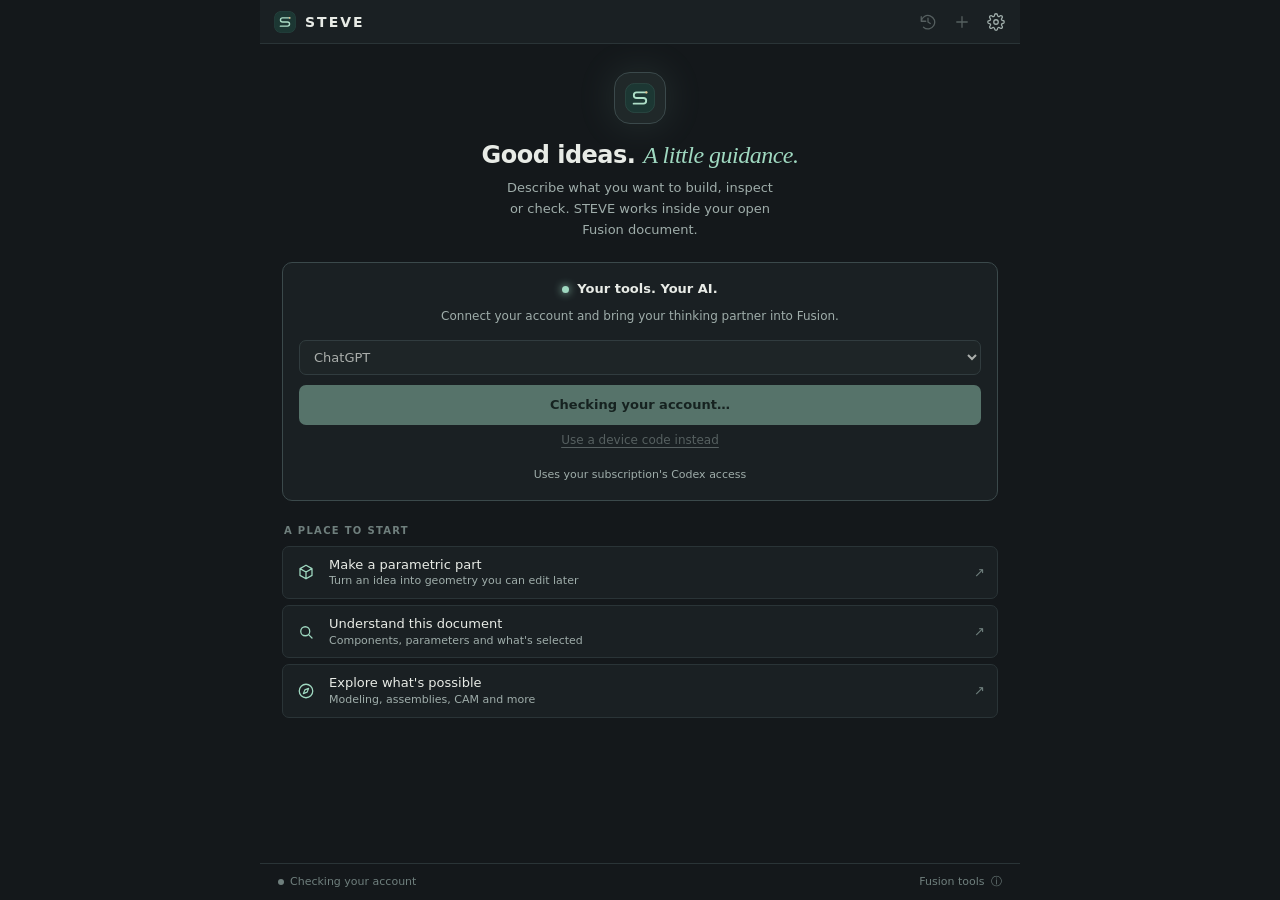
==== commit 4055fa47: "Release STEVE 0.7.1 without the Early Access badge" ====
--- a/addin/STEVE/panel/index.html
+++ b/addin/STEVE/panel/index.html
@@ -5,7 +5,7 @@
   <meta name="viewport" content="width=device-width,initial-scale=1">
   <meta http-equiv="Content-Security-Policy" content="default-src 'self'; script-src 'self'; style-src 'self'; img-src 'self' data:; connect-src 'none'; object-src 'none'; base-uri 'none'">
   <title>STEVE · Your engineering partner</title>
-  <link rel="stylesheet" href="style.css?v=3">
+  <link rel="stylesheet" href="style.css?v=4">
   <link rel="stylesheet" href="fusion.css?v=21">
   <script src="markdown.js?v=1" defer></script>
   <script src="images.js?v=3" defer></script>
@@ -14,7 +14,7 @@
 <body>
   <div id="app" class="app signed-out">
     <header class="topbar">
-      <div class="brand"><img src="mark.svg" alt="" width="22" height="22"><span class="wordmark">STEVE<span class="beta">EARLY ACCESS</span></span></div>
+      <div class="brand"><img src="mark.svg" alt="" width="22" height="22"><span class="wordmark">STEVE</span></div>
       <div class="header-actions">
         <button id="history-button" class="icon-button" title="Conversations" aria-label="Conversations" aria-expanded="false" aria-controls="history-panel"><svg viewBox="0 0 24 24"><path d="M3 11a9 9 0 1 1 3 8M3 5v6h6M12 7v5l3 2"/></svg></button>
         <button id="new-chat" class="icon-button" title="New conversation" aria-label="New conversation"><svg viewBox="0 0 24 24"><path d="M12 5v14M5 12h14"/></svg></button>
--- a/addin/STEVE/panel/style.css
+++ b/addin/STEVE/panel/style.css
@@ -62,7 +62,6 @@
 .brand { display: flex; align-items: center; gap: 9px; min-width: 0; }
 .brand img { width: 22px; height: 22px; border-radius: 6px; flex-shrink: 0; }
 .wordmark { font-size: 14px; font-weight: 700; letter-spacing: 2px; line-height: 1; }
-.beta { margin-left: 8px; font-size: 9px; font-weight: 600; letter-spacing: .8px; color: var(--muted); border: 1px solid var(--line-strong); border-radius: 4px; padding: 2px 5px; vertical-align: 2px; }
 .header-actions { display: flex; gap: 2px; flex-shrink: 0; }
 .icon-button { position: relative; width: 32px; height: 32px; border: 0; border-radius: var(--radius-sm); background: transparent; color: var(--muted); display: grid; place-items: center; padding: 0; }
 .icon-button:hover:not(:disabled), .icon-button[aria-expanded="true"] { background: #ffffff0f; color: var(--text); }
@@ -379,7 +378,6 @@
 @keyframes appear { from { opacity: 0; transform: translateY(3px); } to { opacity: 1; transform: translateY(0); } }
 @keyframes shimmer { to { background-position: -200% 0; } }
 @media (max-width: 380px) {
-  .beta { display: none; }
   .welcome { padding: 20px 16px 16px; }
   .conversation { padding: 12px 14px 4px; }
   .composer-area { padding: 8px 10px; }
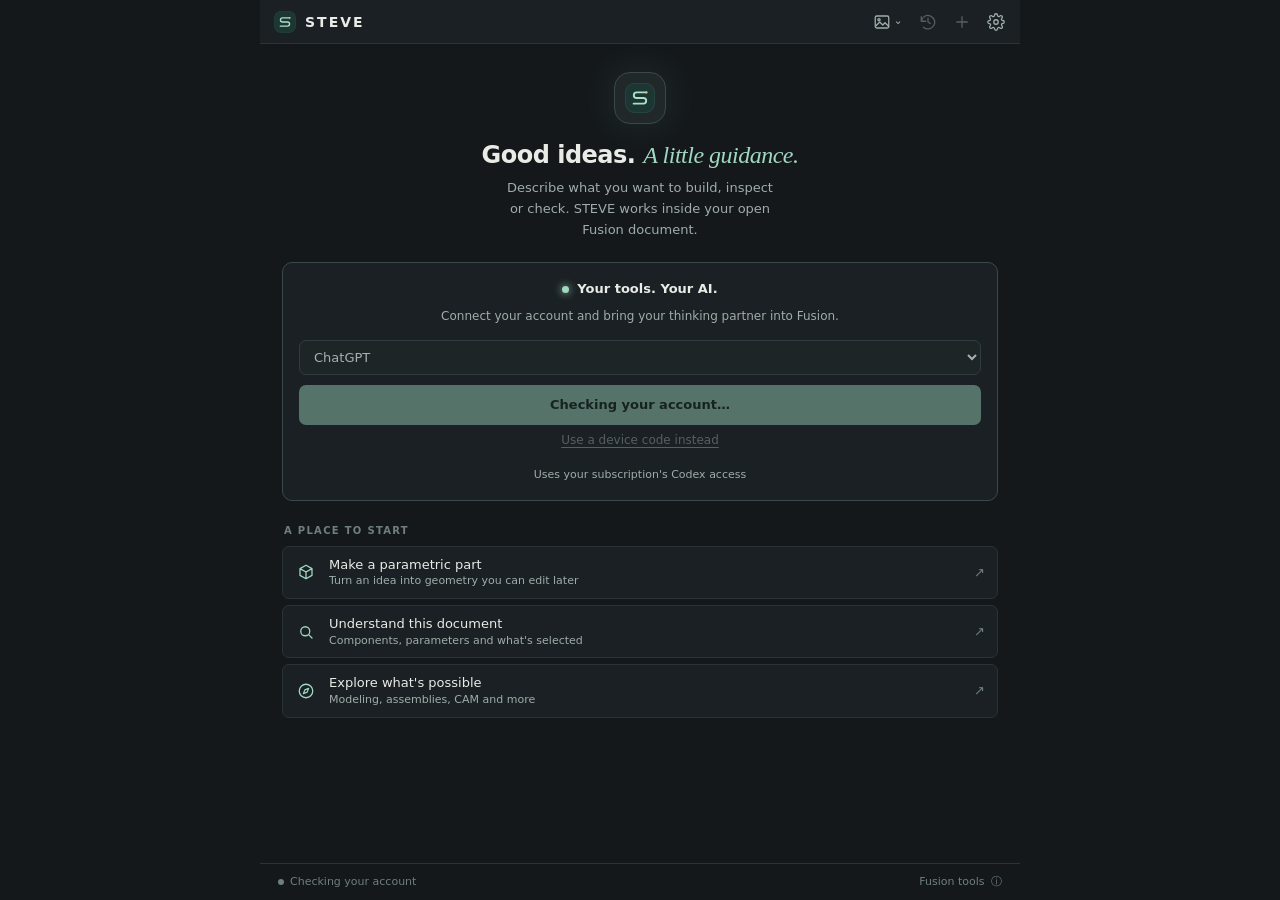
==== commit a3ddf5f7: "Add opt-in image gallery, release highlights and isolated captures for 0.8.0" ====
--- a/addin/STEVE/panel/index.html
+++ b/addin/STEVE/panel/index.html
@@ -5,17 +5,19 @@
   <meta name="viewport" content="width=device-width,initial-scale=1">
   <meta http-equiv="Content-Security-Policy" content="default-src 'self'; script-src 'self'; style-src 'self'; img-src 'self' data:; connect-src 'none'; object-src 'none'; base-uri 'none'">
   <title>STEVE · Your engineering partner</title>
-  <link rel="stylesheet" href="style.css?v=4">
+  <link rel="stylesheet" href="style.css?v=5">
   <link rel="stylesheet" href="fusion.css?v=21">
   <script src="markdown.js?v=1" defer></script>
   <script src="images.js?v=3" defer></script>
-  <script src="panel.js?v=32" defer></script>
+  <script src="gallery.js?v=1" defer></script>
+  <script src="panel.js?v=34" defer></script>
 </head>
 <body>
   <div id="app" class="app signed-out">
     <header class="topbar">
       <div class="brand"><img src="mark.svg" alt="" width="22" height="22"><span class="wordmark">STEVE</span></div>
       <div class="header-actions">
+        <button id="gallery-button" class="icon-button gallery-toggle" title="Image gallery" aria-label="Image gallery" aria-expanded="false" aria-controls="gallery-panel"><svg viewBox="0 0 24 24" aria-hidden="true"><rect x="3" y="4" width="18" height="16" rx="2"/><circle cx="8" cy="9" r="1.5"/><path d="m4 17 5-5 4 4 3-3 5 5"/></svg><span aria-hidden="true">⌄</span></button>
         <button id="history-button" class="icon-button" title="Conversations" aria-label="Conversations" aria-expanded="false" aria-controls="history-panel"><svg viewBox="0 0 24 24"><path d="M3 11a9 9 0 1 1 3 8M3 5v6h6M12 7v5l3 2"/></svg></button>
         <button id="new-chat" class="icon-button" title="New conversation" aria-label="New conversation"><svg viewBox="0 0 24 24"><path d="M12 5v14M5 12h14"/></svg></button>
         <button id="app-menu-button" class="icon-button" title="Settings" aria-label="Settings" aria-expanded="false" aria-controls="app-menu"><svg viewBox="0 0 24 24"><circle cx="12" cy="12" r="3"/><path d="M19.4 15a1.7 1.7 0 0 0 .3 1.8l.1.1a2 2 0 1 1-2.8 2.8l-.1-.1a1.7 1.7 0 0 0-1.8-.3 1.7 1.7 0 0 0-1 1.5V21a2 2 0 1 1-4 0v-.1a1.7 1.7 0 0 0-1.1-1.5 1.7 1.7 0 0 0-1.8.3l-.1.1a2 2 0 1 1-2.8-2.8l.1-.1a1.7 1.7 0 0 0 .3-1.8 1.7 1.7 0 0 0-1.5-1H3a2 2 0 1 1 0-4h.1a1.7 1.7 0 0 0 1.5-1.1 1.7 1.7 0 0 0-.3-1.8l-.1-.1a2 2 0 1 1 2.8-2.8l.1.1a1.7 1.7 0 0 0 1.8.3H9a1.7 1.7 0 0 0 1-1.5V3a2 2 0 1 1 4 0v.1a1.7 1.7 0 0 0 1 1.5 1.7 1.7 0 0 0 1.8-.3l.1-.1a2 2 0 1 1 2.8 2.8l-.1.1a1.7 1.7 0 0 0-.3 1.8V9a1.7 1.7 0 0 0 1.5 1H21a2 2 0 1 1 0 4h-.1a1.7 1.7 0 0 0-1.5 1z"/></svg><span id="settings-dot" class="badge-dot" hidden></span></button>
@@ -67,6 +69,7 @@
         <div id="settings-updates" class="settings-page" hidden>
           <div class="update-settings">
             <span id="installed-version"></span>
+            <button id="installed-release-notes" class="text-button" type="button" hidden>What’s new in this version</button>
             <p id="update-status" class="note" role="status"></p>
             <div class="button-row"><button id="check-updates" class="secondary-button">Check for updates</button><button id="menu-update" class="secondary-button" hidden>What’s new</button><button id="menu-update-now" class="secondary-button" hidden>Update STEVE</button><button id="menu-download" class="secondary-button" hidden>Download update</button></div>
             <p id="download-status" class="note" role="status" hidden></p>
@@ -84,6 +87,20 @@
           <p id="debug-note" class="note">Logs may contain design details.</p>
           <div class="button-row"><button id="open-logs" class="secondary-button">Open logs folder</button></div>
         </div>
+      </div>
+    </section>
+    <section id="gallery-panel" class="panel-view gallery-view" aria-label="Image gallery" hidden>
+      <div class="panel-head"><h2>Image gallery</h2><button id="gallery-close" class="icon-button" aria-label="Close image gallery">×</button></div>
+      <div class="panel-body">
+        <p class="note">Your images, across conversations. Turn on <strong>Available to STEVE</strong> to let it find an image in any chat. Attach sends it only to your current draft.</p>
+        <div class="button-row"><button id="gallery-import" class="secondary-button">Import images</button><button id="gallery-refresh" class="secondary-button">Refresh</button><button id="gallery-folder" class="text-button">Open folder</button></div>
+        <input id="gallery-files" type="file" accept="image/png,image/jpeg,image/webp" multiple hidden>
+        <label class="sr-only" for="gallery-search">Search images</label><input id="gallery-search" class="history-search" type="search" maxlength="160" placeholder="Search image names…" autocomplete="off">
+        <p id="gallery-status" class="note" role="status"></p>
+        <p id="gallery-empty" class="note" hidden></p>
+        <div id="gallery-grid" class="gallery-grid"></div>
+        <button id="gallery-more" class="secondary-button" hidden>Load more</button>
+        <p class="note gallery-footnote">Existing and new images start with access off. Turning off or removing an image stops future gallery lookup; images already sent remain in those chats. Remove keeps the cached file for chat history.</p>
       </div>
     </section>
     <section id="history-panel" class="panel-view" aria-label="Conversations" hidden>
@@ -96,6 +113,9 @@
       </div>
     </section>
     <div id="preview-banner" class="preview-banner" hidden>DESIGN PREVIEW · SAMPLE CONTENT</div>
+    <aside id="release-notice" class="release-notice" aria-label="STEVE release notes" hidden>
+      <span id="release-notice-title"></span><button id="show-release-notes" class="text-button" type="button">What’s new</button><button id="dismiss-release-notes" class="icon-button" type="button" aria-label="Dismiss release notes">×</button>
+    </aside>
     <aside id="update-banner" class="update-banner" aria-label="STEVE update" hidden>
       <div><strong id="update-title"></strong><span id="update-hint">Download and install without a terminal.</span></div>
       <div class="update-actions"><button id="update-steve-now">Update STEVE</button><button id="download-update">Download only</button><button id="update-notes">What’s new</button><button id="dismiss-update" aria-label="Dismiss update notice" title="Remind me next time STEVE starts">×</button></div>
@@ -178,10 +198,14 @@
     </footer>
   </div>
   <dialog id="image-viewer" class="image-viewer"><button id="close-image" type="button" aria-label="Close image">×</button><img id="expanded-image" alt="Reference image"></dialog>
+  <dialog id="release-notes-dialog" class="job-dialog" aria-labelledby="release-notes-heading">
+    <h2 id="release-notes-heading"></h2><ul id="release-notes-items"></ul><p id="release-notes-note" class="note"></p>
+    <button id="close-release-notes" class="primary-button" type="button">Got it</button>
+  </dialog>
   <dialog id="update-confirm" class="job-dialog" aria-labelledby="update-confirm-heading">
     <h2 id="update-confirm-heading">Update &amp; restart STEVE?</h2>
-    <p>STEVE will verify the downloaded update, wait for its work and Fusion commands to finish, then restart itself. Fusion and your documents stay open. Your account data and saved chats are kept, and the current chat reopens. If the new version cannot start, the previous files are restored.</p>
-    <div class="job-actions"><button id="confirm-update" type="button" class="primary-button">Download and install after Fusion closes</button><button id="cancel-update" type="button" class="secondary-button">Cancel</button></div>
+    <p>STEVE will now restart to install the update. Fusion and your documents will stay open. The panel will briefly close, then reopen with your current chat. Your sign-in and saved chats are kept. If work is still running, STEVE waits for it to finish before restarting.</p>
+    <div class="job-actions"><button id="confirm-update" type="button" class="primary-button">Update &amp; restart STEVE</button><button id="cancel-update" type="button" class="secondary-button">Cancel</button></div>
   </dialog>
   <dialog id="job-dialog" class="job-dialog" aria-labelledby="job-heading">
     <div class="job-heading"><div><span class="eyebrow">Keep working toward an outcome</span><h2 id="job-heading">Your job</h2></div><button id="job-close" type="button" class="icon-button" aria-label="Close job controls">×</button></div>
--- a/addin/STEVE/panel/style.css
+++ b/addin/STEVE/panel/style.css
@@ -390,3 +390,26 @@
   h1 { font-size: 20px; margin-bottom: 14px; }
 }
 @media (prefers-reduced-motion: reduce) { *, *::before, *::after { animation: none !important; transition: none !important; } }
+
+/* The gallery drops below the header and stays usable in a narrow Fusion palette. */
+.gallery-toggle { display: flex; align-items: center; justify-content: center; width: 44px; gap: 2px; }
+.gallery-toggle span { font-size: 11px; }
+.gallery-view { inset: 48px 8px 10px; border: 1px solid var(--line-strong); border-radius: var(--radius); box-shadow: var(--shadow); }
+.gallery-grid { display: grid; grid-template-columns: repeat(2, minmax(0, 1fr)); gap: 12px; }
+.gallery-card { min-width: 0; padding: 8px; background: var(--surface); border: 1px solid var(--line); border-radius: 10px; }
+.gallery-preview { display: flex; align-items: center; justify-content: center; width: 100%; aspect-ratio: 4/3; padding: 0; border: 0; border-radius: 6px; overflow: hidden; background: var(--bg); color: var(--muted); font-size: 11px; }
+.gallery-preview img { width: 100%; height: 100%; object-fit: contain; }
+.gallery-card > input { width: 100%; min-width: 0; margin: 8px 0; padding: 5px; font-size: 12px; color: var(--text); background: var(--bg); border: 1px solid var(--line-strong); border-radius: 5px; }
+.gallery-access { display: flex; align-items: center; gap: 6px; font-size: 11px; line-height: 1.4; }
+.gallery-access input { flex-shrink: 0; accent-color: var(--accent); }
+.gallery-actions { display: flex; flex-wrap: wrap; gap: 5px; margin-top: 10px; }
+.gallery-actions .chip-button { font-size: 11px; padding: 5px 8px; }
+.gallery-footnote { margin-top: 18px; }
+#gallery-search { margin-top: 14px; }
+#gallery-more { margin-top: 12px; }
+
+.release-notice { display: flex; align-items: center; gap: 8px; flex-shrink: 0; padding: 6px 12px; background: var(--surface-2); border-bottom: 1px solid var(--line); font-size: 11px; }
+.release-notice > span { flex: 1; }
+.release-notice .text-button { white-space: nowrap; }
+#release-notes-items { padding-left: 20px; line-height: 1.65; }
+#release-notes-items li { margin: 10px 0; }
